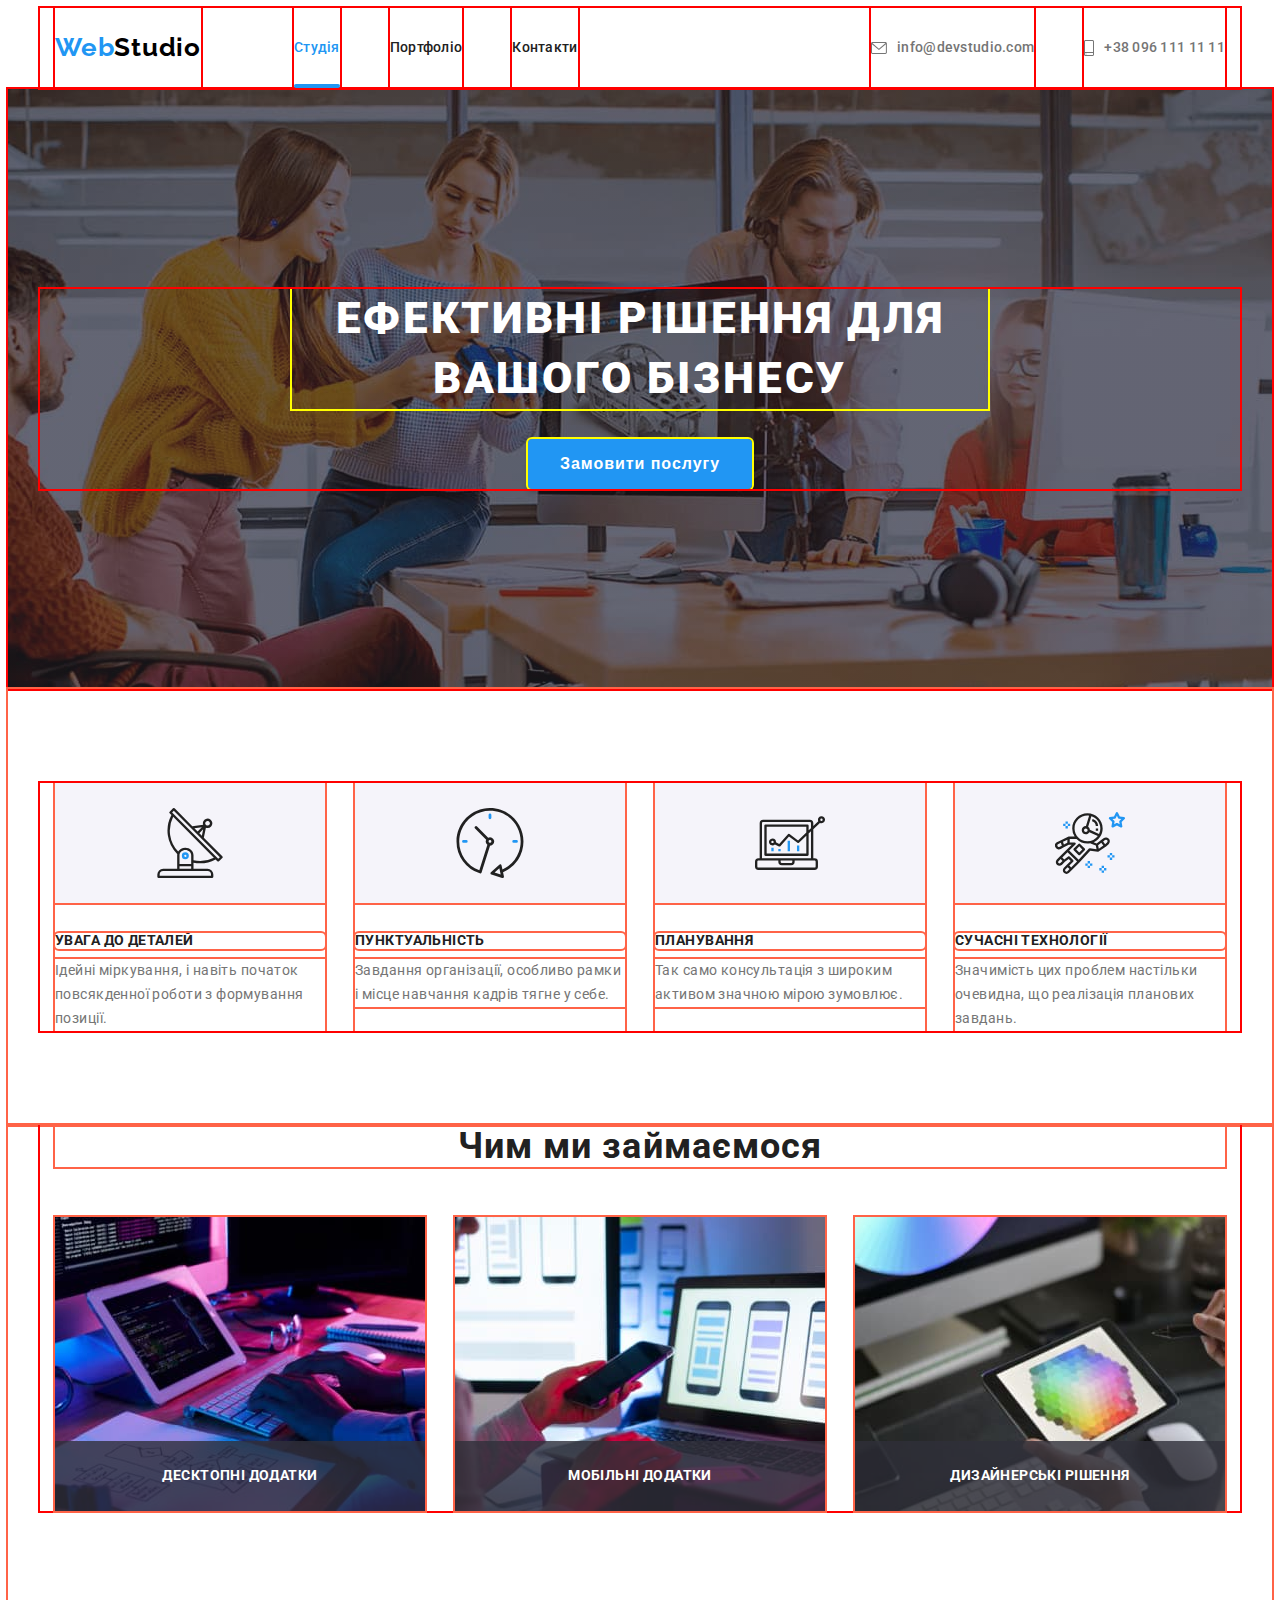
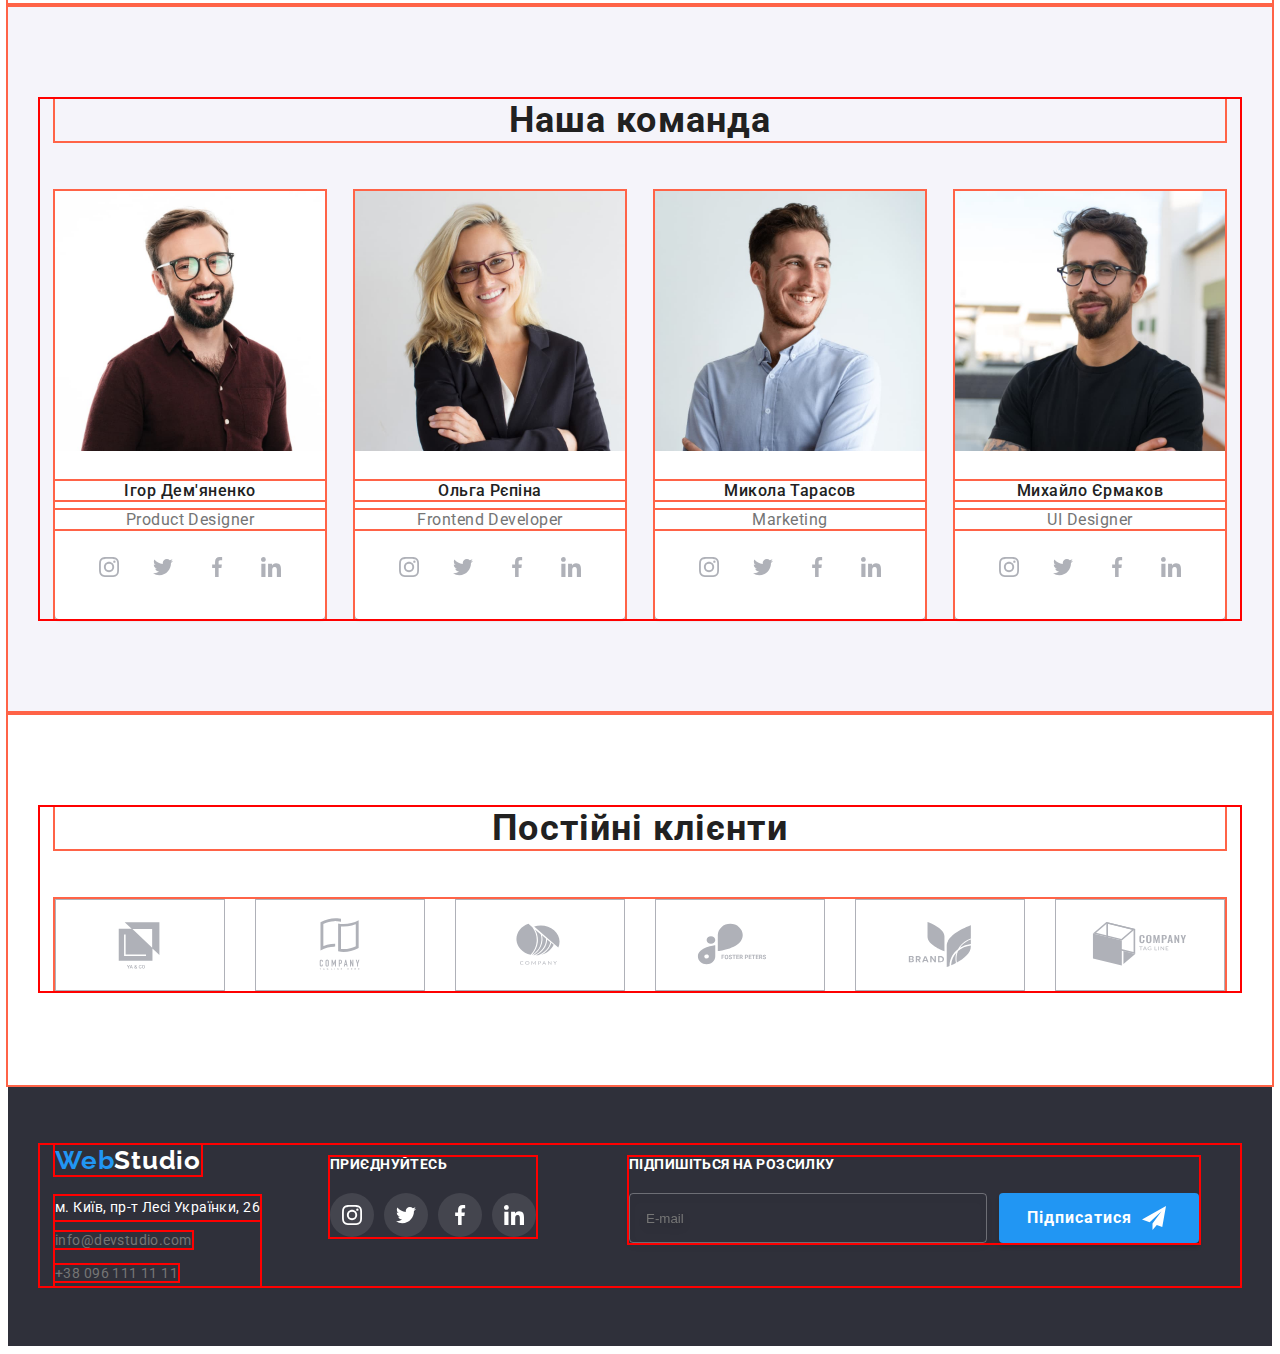
==== index.html @ f1e8a521 "hw-7-test" ====
<!DOCTYPE html>
<html lang="uk">
	<head>
		<meta charset="UTF-8" />
		<meta http-equiv="X-UA-Compatible" content="IE=edge" />
		<meta name="viewport" content="width=device-width, initial-scale=1.0" />
		<title>Головна</title>
		<link rel="preconnect" href="https://fonts.googleapis.com" />
		<link rel="preconnect" href="https://fonts.gstatic.com" crossorigin />
		<link
			href="https://fonts.googleapis.com/css2?family=Raleway:wght@700&family=Roboto:wght@400;500;700&display=swap"
			rel="stylesheet"
		/>

		<!-- normalize -->
		<link
			rel="stylesheet"
			href="https://cdnjs.cloudflare.com/ajax/libs/modern-normalize/1.1.0/modern-normalize.min.css"
			integrity="sha512-wpPYUAdjBVSE4KJnH1VR1HeZfpl1ub8YT/NKx4PuQ5NmX2tKuGu6U/JRp5y+Y8XG2tV+wKQpNHVUX03MfMFn9Q=="
			crossorigin="anonymous"
			referrerpolicy="no-referrer"
		/>

		<!-- stylesheet -->
		<link rel="stylesheet" href="./css/styles.css" />
	</head>

	<body>
		<header class="loft">
			<div class="container">
				<nav class="site-nav">
					<!-- prettier-ignore -->
					<a class="logo" href="./index.html" lang="en"><span class="logoweb">Web</span><span class="logostudio">Studio</span></a>
					<ul class="nav-list">
						<li><a class="link studio current" href="./index.html">Студія</a></li>
						<li><a class="link portfolio" href="./portfolio.html">Портфоліо</a></li>
						<li><a class="link contacs" href="">Контакти</a></li>
					</ul>
				</nav>

				<ul class="contacts-list">
					<li>
						<a class="contacts mail" href="mailto:info@devstudio.com">
							<svg class="loft-icon" width="16px" height="12px">
								<use href="./images/svg/icons.svg#icon-envelope"></use>
							</svg>
							info@devstudio.com
						</a>
					</li>
					<li>
						<a class="contacts tel" href="tel:+380961111111">
							<svg class="loft-icon" width="10px" height="16px">
								<use href="./images/svg/icons.svg#icon-smartphone"></use>
							</svg>
							+38 096 111 11 11
						</a>
					</li>
				</ul>
			</div>
		</header>

		<main>
			<section class="hero overlay">
				<div class="container">
					<h1 class="maine-title">Ефективні рішення для вашого бізнесу</h1>
					<button data-modal-open class="hero-button" type="button">Замовити послугу</button>
				</div>
			</section>

			<section class="features">
				<div class="container">
					<h2 class="features-title">Особливості</h2>
					<!-- h2 службовий заголовок, має бути прихованим -->
					<ul class="features-list">
						<li class="list-item">
							<div>
								<svg class="features-icon" width="70px" height="70px">
									<use href="./images/svg/icons.svg#icon-antenna"></use>
								</svg>
							</div>
							<h3 class="feature-subtitle">Увага до деталей</h3>
							<p class="feature-text">Ідейні міркування, і навіть початок повсякденної роботи з формування позиції.</p>
						</li>
						<li class="list-item">
							<div>
								<svg class="features-icon" width="70px" height="70px">
									<use href="./images/svg/icons.svg#icon-clock"></use>
								</svg>
							</div>
							<h3 class="feature-subtitle">Пунктуальність</h3>
							<p class="feature-text">Завдання організації, особливо рамки і місце навчання кадрів тягне у себе.</p>
						</li>
						<li class="list-item">
							<div>
								<svg class="features-icon" width="70px" height="70px">
									<use href="./images/svg/icons.svg#icon-diagram"></use>
								</svg>
							</div>
							<h3 class="feature-subtitle">Планування</h3>
							<p class="feature-text">Так само консультація з широким активом значною мірою зумовлює.</p>
						</li>
						<li class="list-item">
							<div>
								<svg class="features-icon" width="70px" height="70px">
									<use href="./images/svg/icons.svg#icon-astronaut"></use>
								</svg>
							</div>
							<h3 class="feature-subtitle">Сучасні технології</h3>
							<p class="feature-text">Значимість цих проблем настільки очевидна, що реалізація планових завдань.</p>
						</li>
					</ul>
				</div>
			</section>

			<section class="cpecializm">
				<div class="container">
					<h2 class="cpecializm-title">Чим ми займаємося</h2>
					<ul class="cpecializm-list">
						<li class="list-item">
							<img src="./images/box/box-1-img.jpg" alt="розробка desktop" width="370" height="294" />
							<div class="cpecializm-overlay">
								<p class="cpecializm-overtext">Десктопні додатки</p>
							</div>
						</li>
						<li class="list-item">
							<img src="./images/box/box-2-img.jpg" alt="розробка app" width="370" height="294" />
							<div class="cpecializm-overlay">
								<p class="cpecializm-overtext">Мобільні додатки</p>
							</div>
						</li>
						<li class="list-item">
							<img src="./images/box/box-3-img.jpg" alt="дизайн сайту" width="370" height="294" />
							<div class="cpecializm-overlay">
								<p class="cpecializm-overtext">Дизайнерські рішення</p>
							</div>
						</li>
					</ul>
				</div>
			</section>

			<section class="team">
				<div class="container">
					<h2 class="team-title">Наша команда</h2>
					<ul class="team-list">
						<li class="list-item">
							<img
								src="./images/team/team-card-1-img.jpg"
								alt="хлопець з бородою і в окулярах посміхається"
								width="270"
								height="260"
							/>
							<div>
								<h3 class="team-subtitle">Ігор Дем'яненко</h3>
								<p class="team-text">Product Designer</p>
								<ul class="socials-list">
									<li class="socials-item">
										<a
											class="socials-link sl"
											href="https://www.instagram.com/"
											target="_blank"
											rel="noopener noreferrer"
											aria-label="instagram icon"
										>
											<svg class="socials-icon" width="20px" height="20px">
												<use href="./images/svg/icons.svg#icon-instagram"></use>
											</svg>
										</a>
									</li>
									<li class="socials-item">
										<a
											class="socials-link sl"
											href="https://twitter.com/"
											target="_blank"
											rel="noopener noreferrer"
											aria-label="twitter icon"
										>
											<svg class="socials-icon" width="20px" height="20px">
												<use href="./images/svg/icons.svg#icon-twitter"></use>
											</svg>
										</a>
									</li>
									<li class="socials-item">
										<a
											class="socials-link sl"
											href="https://www.facebook.com/"
											target="_blank"
											rel="noopener noreferrer"
											aria-label="facebook icon"
										>
											<svg class="socials-icon" width="20px" height="20px">
												<use href="./images/svg/icons.svg#icon-facebook"></use>
											</svg>
										</a>
									</li>
									<li class="socials-item">
										<a
											class="socials-link sl"
											href="https://www.linkedin.com/"
											target="_blank"
											rel="noopener noreferrer"
											aria-label="linkedin icon"
										>
											<svg class="socials-icon" width="20px" height="20px">
												<use href="./images/svg/icons.svg#icon-linkedin"></use>
											</svg>
										</a>
									</li>
								</ul>
							</div>
						</li>
						<li class="list-item">
							<img
								src="./images/team/team-card-2-img.jpg"
								alt="дівчина в окулярах посміхається"
								width="270"
								height="260"
							/>
							<div>
								<h3 class="team-subtitle">Ольга Рєпіна</h3>
								<p class="team-text">Frontend Developer</p>
								<ul class="socials-list">
									<li class="socials-item">
										<a
											class="socials-link sl"
											href="https://www.instagram.com/"
											target="_blank"
											rel="noopener noreferrer"
											aria-label="instagram icon"
										>
											<svg class="socials-icon" width="20px" height="20px">
												<use href="./images/svg/icons.svg#icon-instagram"></use>
											</svg>
										</a>
									</li>
									<li class="socials-item">
										<a
											class="socials-link sl"
											href="https://twitter.com/"
											target="_blank"
											rel="noopener noreferrer"
											aria-label="twitter icon"
										>
											<svg class="socials-icon" width="20px" height="20px">
												<use href="./images/svg/icons.svg#icon-twitter"></use>
											</svg>
										</a>
									</li>
									<li class="socials-item">
										<a
											class="socials-link sl"
											href="https://www.facebook.com/"
											target="_blank"
											rel="noopener noreferrer"
											aria-label="facebook icon"
										>
											<svg class="socials-icon" width="20px" height="20px">
												<use href="./images/svg/icons.svg#icon-facebook"></use>
											</svg>
										</a>
									</li>
									<li class="socials-item">
										<a
											class="socials-link sl"
											href="https://www.linkedin.com/"
											target="_blank"
											rel="noopener noreferrer"
											aria-label="linkedin icon"
										>
											<svg class="socials-icon" width="20px" height="20px">
												<use href="./images/svg/icons.svg#icon-linkedin"></use>
											</svg>
										</a>
									</li>
								</ul>
							</div>
						</li>
						<li class="list-item">
							<img
								src="./images/team/team-card-3-img.jpg"
								alt="хлопець без окулярів посміхається"
								width="270"
								height="260"
							/>
							<div>
								<h3 class="team-subtitle">Микола Тарасов</h3>
								<p class="team-text">Marketing</p>
								<ul class="socials-list">
									<li class="socials-item">
										<a
											class="socials-link sl"
											href="https://www.instagram.com/"
											target="_blank"
											rel="noopener noreferrer"
											aria-label="instagram icon"
										>
											<svg class="socials-icon" width="20px" height="20px">
												<use href="./images/svg/icons.svg#icon-instagram"></use>
											</svg>
										</a>
									</li>
									<li class="socials-item">
										<a
											class="socials-link sl"
											href="https://twitter.com/"
											target="_blank"
											rel="noopener noreferrer"
											aria-label="twitter icon"
										>
											<svg class="socials-icon" width="20px" height="20px">
												<use href="./images/svg/icons.svg#icon-twitter"></use>
											</svg>
										</a>
									</li>
									<li class="socials-item">
										<a
											class="socials-link sl"
											href="https://www.facebook.com/"
											target="_blank"
											rel="noopener noreferrer"
											aria-label="facebook icon"
										>
											<svg class="socials-icon" width="20px" height="20px">
												<use href="./images/svg/icons.svg#icon-facebook"></use>
											</svg>
										</a>
									</li>
									<li class="socials-item">
										<a
											class="socials-link sl"
											href="https://www.linkedin.com/"
											target="_blank"
											rel="noopener noreferrer"
											aria-label="linkedin icon"
										>
											<svg class="socials-icon" width="20px" height="20px">
												<use href="./images/svg/icons.svg#icon-linkedin"></use>
											</svg>
										</a>
									</li>
								</ul>
							</div>
						</li>
						<li class="list-item">
							<img
								src="./images/team/team-card-4-img.jpg"
								alt="хлопець в окулярах посміхається"
								width="270"
								height="260"
							/>
							<div>
								<h3 class="team-subtitle">Михайло Єрмаков</h3>
								<p class="team-text">UI Designer</p>
								<ul class="socials-list">
									<li class="socials-item">
										<a
											class="socials-link sl"
											href="https://www.instagram.com/"
											target="_blank"
											rel="noopener noreferrer"
											aria-label="instagram icon"
										>
											<svg class="socials-icon" width="20px" height="20px">
												<use href="./images/svg/icons.svg#icon-instagram"></use>
											</svg>
										</a>
									</li>
									<li class="socials-item">
										<a
											class="socials-link sl"
											href="https://twitter.com/"
											target="_blank"
											rel="noopener noreferrer"
											aria-label="twitter icon"
										>
											<svg class="socials-icon" width="20px" height="20px">
												<use href="./images/svg/icons.svg#icon-twitter"></use>
											</svg>
										</a>
									</li>
									<li class="socials-item">
										<a
											class="socials-link sl"
											href="https://www.facebook.com/"
											target="_blank"
											rel="noopener noreferrer"
											aria-label="facebook icon"
										>
											<svg class="socials-icon" width="20px" height="20px">
												<use href="./images/svg/icons.svg#icon-facebook"></use>
											</svg>
										</a>
									</li>
									<li class="socials-item">
										<a
											class="socials-link sl"
											href="https://www.linkedin.com/"
											target="_blank"
											rel="noopener noreferrer"
											aria-label="linkedin icon"
										>
											<svg class="socials-icon" width="20px" height="20px">
												<use href="./images/svg/icons.svg#icon-linkedin"></use>
											</svg>
										</a>
									</li>
								</ul>
							</div>
						</li>
					</ul>
				</div>
			</section>

			<section class="clients">
				<div class="container">
					<h2 class="clients-title">Постійні клієнти</h2>
					<ul class="clients-list">
						<li class="list-item">
							<a class="clients-link cl" href="" target="_blank" rel="noopener noreferrer" aria-label="">
								<svg class="clients-icon" width="106px" height="60px">
									<use href="./images/svg/icons.svg#icon-ya-co"></use>
								</svg>
							</a>
						</li>
						<li class="list-item">
							<a class="clients-link cl" href="" target="_blank" rel="noopener noreferrer" aria-label="">
								<svg class="clients-icon" width="106px" height="60px">
									<use href="./images/svg/icons.svg#icon-th-company"></use>
								</svg>
							</a>
						</li>
						<li class="list-item">
							<a class="clients-link cl" href="" target="_blank" rel="noopener noreferrer" aria-label="">
								<svg class="clients-icon" width="106px" height="60px">
									<use href="./images/svg/icons.svg#icon-nn-company"></use>
								</svg>
							</a>
						</li>
						<li class="list-item">
							<a class="clients-link cl" href="" target="_blank" rel="noopener noreferrer" aria-label="">
								<svg class="clients-icon" width="106px" height="60px">
									<use href="./images/svg/icons.svg#icon-foster-peters"></use>
								</svg>
							</a>
						</li>
						<li class="list-item">
							<a class="clients-link cl" href="" target="_blank" rel="noopener noreferrer" aria-label="">
								<svg class="clients-icon" width="106px" height="60px">
									<use href="./images/svg/icons.svg#icon-brand"></use>
								</svg>
							</a>
						</li>
						<li class="list-item">
							<a class="clients-link cl" href="" target="_blank" rel="noopener noreferrer" aria-label="">
								<svg class="clients-icon" width="106px" height="60px">
									<use href="./images/svg/icons.svg#icon-tl-company"></use>
								</svg>
							</a>
						</li>
					</ul>
				</div>
			</section>
		</main>

		<footer class="base">
			<div class="container">
				<div class="left-side">
					<!-- prettier-ignore -->
					<a class="logo" href="" lang="en"><span class="logoweb">Web</span><span class="logostudio">Studio</span></a>
					<address class="base-address">
						<ul class="contacts-list">
							<li><a class="contacts address" href="">м. Київ, пр-т Лесі Українки, 26</a></li>
							<li><a class="contacts mail" href="mailto:info@devstudio.com">info@devstudio.com</a></li>
							<li><a class="contacts tel" href="tel:+380961111111">+38 096 111 11 11</a></li>
						</ul>
					</address>
				</div>

				<div class="right-side">
					<p class="base-socials-title">Приєднуйтесь</p>
					<ul class="socials-list">
						<li class="socials-item">
							<a
								class="socials-link sl"
								href="https://www.instagram.com/"
								target="_blank"
								rel="noopener noreferrer"
								aria-label="instagram icon"
							>
								<svg class="socials-icon" width="20px" height="20px">
									<use href="./images/svg/icons.svg#icon-instagram"></use>
								</svg>
							</a>
						</li>
						<li class="socials-item">
							<a
								class="socials-link sl"
								href="https://twitter.com/"
								target="_blank"
								rel="noopener noreferrer"
								aria-label="twitter icon"
							>
								<svg class="socials-icon" width="20px" height="20px">
									<use href="./images/svg/icons.svg#icon-twitter"></use>
								</svg>
							</a>
						</li>
						<li class="socials-item">
							<a
								class="socials-link sl"
								href="https://www.facebook.com/"
								target="_blank"
								rel="noopener noreferrer"
								aria-label="facebook icon"
							>
								<svg class="socials-icon" width="20px" height="20px">
									<use href="./images/svg/icons.svg#icon-facebook"></use>
								</svg>
							</a>
						</li>
						<li class="socials-item">
							<a
								class="socials-link sl"
								href="https://www.linkedin.com/"
								target="_blank"
								rel="noopener noreferrer"
								aria-label="linkedin icon"
							>
								<svg class="socials-icon" width="20px" height="20px">
									<use href="./images/svg/icons.svg#icon-linkedin"></use>
								</svg>
							</a>
						</li>
					</ul>
				</div>

				<div class="subscribe">
					<!-- <p class="subscribe-title">Підпишіться на розсилку</p>-->
					<form class="subscribe-form" name="email_form" autocomplete="on">
						<label class="subscribe-form-label" for="email">
							Підпишіться на розсилку
							<input class="subscribe-form-field" type="email" name="email" placeholder="E-mail" id="email" />
						</label>
						<button class="subscribe-form-btn">
							Підписатися
							<svg class="subscribe-form-icon" width="24px" height="24px">
								<use href="./images/svg/icons.svg#icon-subscribe-send"></use>
							</svg>
						</button>
					</form>
				</div>
			</div>
		</footer>

		<!--Модальне вікно ЗАМОВИТИ ПОСЛУГУ-->

		<div class="backdrop is-hidden" data-modal>
			<div class="modal">
				<button class="hero-modal-close" data-modal-close>
					<svg class="modal-icon" width="14px" height="14px">
						<use href="./images/svg/icons.svg#modalicon-close"></use>
					</svg>
				</button>

				<strong class="modal-title">Залиште свої дані, ми вам передзвонимо</strong>

				<form class="modal-form" name="modal-form" autocomplete="on">
					<!--var 1-->
					<!--	<label class="modal-form-group" for="user_name">Ім'я-->
					<!--<span class="modal-form-label">Ім'я</span>-->
					<!--	<input class="modal-form-field" type="text" name="user_name" id="user_name" />
					 <svg class="modal-form-icon" width="18px" height="18px">
					 <use href="./images/svg/icons.svg#modal-icon-person"></use>
					 </svg>
					 </label>-->

					<!--var 2-->

					<div class="modal-form-group" role="group">
						<label class="modal-form-label" for="user_name">Ім'я</label>
						<div class="modal-form-wrapper">
							<input class="modal-form-field" type="text" name="user_name" id="user_name" />
							<svg class="modal-form-icon" width="18px" height="18px">
								<use href="./images/svg/icons.svg#modal-icon-person"></use>
							</svg>
						</div>

						<label class="modal-form-label" for="user_tel">Телефон</label>
						<div class="modal-form-wrapper">
							<input class="modal-form-field" type="tel" name="user_tel" id="user_tel" />
							<svg class="modal-form-icon" width="18px" height="18px">
								<use href="./images/svg/icons.svg#modal-icon-phone"></use>
							</svg>
						</div>

						<label class="modal-form-label" for="user_email">Пошта</label>
						<div class="modal-form-wrapper">
							<input class="modal-form-field" type="email" name="user_email" id="user_email" />
							<svg class="modal-form-icon" width="18px" height="18px">
								<use href="./images/svg/icons.svg#modal-icon-email"></use>
							</svg>
						</div>

						<label class="modal-form-label" for="user_message">Коментар</label>
						<textarea
							class="modal-form-message"
							placeholder="Введіть текст"
							name="message-area"
							id="user_message"
							rows="9"
						></textarea>
					</div>

					<div class="modal-checkbox-wrapper" role="group">
						<input class="checkbox-input" type="checkbox" id="user_agreement" />
						<svg class="checkbox-icon-check" width="16" height="15"><use href="./images/svg/icons.svg#icon-checkbox-icon-check-f"></use></svg>
						<label class="checkbox-label" for="user_agreement">
							Погоджуюся з розсилкою та приймаю
							<a class="checkbox-agreement" href="">Умови договору</a>
						</label>
					</div>

					<button class="modal-form-btn" type="submit">Відправити</button>
				</form>
			</div>
		</div>

		<script src="./js/modal.js"></script>
	</body>
</html>
---- css/styles.css ----
/* фон-колір:
- білий основний #F5F5F5;
- білий header #FFFFFF; rgba(255, 255, 255, 1)
- білий loft-border-bottom #ececec; rgba(236, 236, 236, 1)
- білий наша команда #F5F4FA (?????);
- чорний герой; чорний footer #2F303A; rgba(47, 48, 58, 1) 
текст-колір:
- сірий #757575; rgba(117, 117, 117, 1)
- чорний #212121; rgba(33, 33, 33, 1)
- синій #2196F3; rgba(33, 150, 243, 1)
- синій active #188CE8; rgba(24, 140, 232, 1)
- білий #FFFFFF; rgba(255, 255, 255, 1)
- чорний лого #000000; rgba(0, 0, 0, 1)
текст-стиль:
- лого і кнопка герой Raleway Bold
- герой h1 Roboto Black
- h2, h3 Roboto Bold
- header, заголовок зображень Roboto Medium
- опис зображень, footer адреса, footer контакти Roboto Regular */

html {
	box-sizing: border-box;
}
*,
*::before,
*::after {
	box-sizing: inherit;
}

/* Розділ resset */

h1,
h2,
h3,
h4,
h5,
h6,
p {
	margin: 0;
}

img {
	display: block;
	max-width: 100%;
	height: auto;
}

ul {
	list-style: none;
	margin: 0;
	padding: 0;
}

/* видаляти позначки списків, підкрелення і т.п. можна через
присвоєння утіліти : none; і присвоєння її там, де потрібна відміні
наприклад, в нашому випадку в CSS це буде виглядати так:
.list {list-style: none;}
а в html так: <ul class="list"></ul>
відповідно, всі списки із class="list" будуть очищені від позначок */

.logo,
.link,
.contacts,
.address {
	text-decoration: none;
}

.features-title,
.maine-title-portfolio {
	display: none;
}

/* Розділ кастомних властивостей і CSS змінних */

:root {
	--main-background-color: #ffffff;
	--second-background-color: #2f303a;
	--third-background-color: #f5f4fa;
	--main-text-color: #757575;
	--title-text-color: #212121;
	--loft-border-bottom: #ececec;
	--comon-blue: #2196f3;
	--active-blue: #188ce8;
	--black-logo-color: #000000;
	--timing-function: cubic-bezier(0.4, 0, 0.2, 1);
}

.container {
	width: 1200px;
	padding-right: 15px;
	padding-left: 15px;
	margin-right: auto;
	margin-left: auto;
	outline: 2px solid red;
}

/* Розділ внутрішньо-секційного оформлення сторінки Студія */

body {
	background-color: var(--main-background-color);
	font-family: Roboto, sans-serif;
	color: var(--main-text-color);
	font-size: 14px;
}

.cpecializm-title,
.team-title,
.clients-title,
.feature-subtitle,
.team-subtitle,
.projects-subtitle {
	color: var(--title-text-color);
}

/* Розділ оформлення хедера */

.loft {
	border-bottom: 1px solid #ececec;
	/* тут задати колір по-іншому неможливо - збільшиться код ... */
}

.loft .container {
	display: flex;
	flex-wrap: wrap;
	align-items: center;
}

.site-nav {
	display: flex;
	flex-wrap: wrap;
	margin-right: auto;
}

.logo {
	outline: 2px solid red;

	font-family: Raleway, sans-serif;
	font-style: normal;
	font-weight: 700;
	font-size: 26px;
	line-height: 1.19;
	letter-spacing: 0.03em;
}

.loft .logo {
	padding-top: 24px;
	padding-bottom: 25px;

	margin-left: 0;
	margin-right: 93px;
}

.logoweb {
	color: var(--comon-blue);
}

.logostudio {
	color: var(--black-logo-color);
}

.nav-list {
	outline: 2px solid red;
	font-weight: 500;
	line-height: 1.14;
	letter-spacing: 0.02em;

	display: flex;
	flex-wrap: wrap;
}

.nav-list .link {
	position: relative;

	color: var(--title-text-color);

	outline: 2px solid red;

	display: inline-block;
	padding-top: 32px;
	padding-bottom: 32px;

	transition: color 250ms var(--timing-function);
}

.nav-list .link:hover,
.nav-list .link:focus {
	color: var(--comon-blue);
}

.nav-list .link.current {
	color: var(--comon-blue);
}

.nav-list .link.studio {
	margin-right: 50px;
}

.nav-list .link.portfolio {
	margin-right: 50px;
}

.nav-list .link::after {
	content: "";

	position: absolute;
	left: 0;
	bottom: 0;

	display: block;
	width: 100%;
	height: 4px;
	border-radius: 2px;

	background-color: var(--comon-blue);
	/*opacity: 0;*/
	transform: scaleX(0);

	transition: transform 250ms var(--timing-function);
}

.nav-list .link:hover::after {
	/*opacity: 1;*/
	transform: scaleX(1);
}

.nav-list .link.current::after {
	content: "";

	position: absolute;
	left: 0;
	bottom: 0;

	display: block;
	width: 100%;
	height: 4px;
	border-radius: 2px;

	background-color: var(--comon-blue);

	transform: scaleX(1);
}

.contacts-list {
	font-style: normal;
	font-weight: 500;
	line-height: 1.14;
	letter-spacing: 0.02em;
}

.loft .contacts-list {
	outline: 2px solid red;

	display: flex;
	flex-wrap: wrap;
	align-items: center;
}

.loft .contacts {
	display: inline-block;

	padding-top: 32px;
	padding-bottom: 32px;
}

.loft .contacts-list li:not(:last-child) {
	margin-right: 50px;
}

.contacts-list .contacts {
	color: #757575;

	transition: color 250ms var(--timing-function);
}

.contacts-list .contacts:hover,
.contacts-list .contacts:focus {
	color: #2196f3;
}

.loft .contacts {
	display: flex;
	align-items: center;
	gap: 10px;
}

.loft-icon {
	fill: currentColor;
}

.contacts.mail,
.contacts.tel {
	outline: 2px solid red;
}

/* Розділ оформлення Герой */

.hero {
	outline: 2px solid red;

	background-color: var(--second-background-color);
	padding: 200px 0;
}

.hero.overlay {
	max-width: 1600px;
	min-height: 600px;
	margin: 0 auto;
	background-image: linear-gradient(to right, rgba(47, 48, 58, 0.4), rgba(47, 48, 58, 0.4)),
		url("../images/hero/hero_Img.jpg");
	background-size: cover;
	background-repeat: no-repeat;
	background-position: center;
}

.maine-title {
	color: var(--main-background-color);
	font-weight: 900;
	font-size: 44px;
	line-height: 1.36;
	text-align: center;
	letter-spacing: 0.06em;
	text-transform: uppercase;

	outline: 2px solid yellow;
	width: 696px;
	margin: 0 auto 30px auto;
}

.hero-button {
	outline: 2px solid yellow;
	cursor: pointer;

	background-color: var(--comon-blue);
	color: #ffffff;
	font-weight: 700;
	font-size: 16px;
	line-height: 1.88;
	letter-spacing: 0.06em;

	display: block;
	margin: 0 auto;
	padding: 10px 32px;
	border: 0;

	box-shadow: 0px 4px 4px rgba(0, 0, 0, 0.15);
	border-radius: 4px;

	transition: background-color 250ms var(--timing-function), box-shadow 250ms var(--timing-function);
}

.hero .hero-button:hover,
.hero .hero-button:focus {
	background-color: var(--active-blue);
}

/* Модальне вікно ЗАМОВИТИ ПОСЛУГУ */

.backdrop {
	position: fixed;
	top: 0;
	left: 0;

	width: 100%;
	height: 100%;

	background-color: rgba(0, 0, 0, 0.2);

	opacity: 1;

	transition: background-color 250ms var(--timing-function), opacity 250ms var(--timing-function);
}

.backdrop.is-hidden {
	opacity: 0;
	pointer-events: none;
}

.backdrop.is-hidden .modal {
	transform: translate(-50%, -50%) scale(0, 0);
}

.modal {
	position: absolute;
	top: 50%;
	left: 50%;
	transform: translate(-50%, -50%) scale(1, 1);

	min-width: 528px;
	min-height: 581px;

	box-shadow: 0px 1px 3px rgba(0, 0, 0, 0.12), 0px 1px 1px rgba(0, 0, 0, 0.14), 0px 2px 1px rgba(0, 0, 0, 0.2);
	border-radius: 4px;
	padding: 40px;

	background-color: #ffffff;

	transition: transform 750ms var(--timing-function);
}

.hero-modal-close {
	display: flex;
	justify-content: center;
	align-items: center;
	position: absolute;
	top: 8px;
	right: 8px;

	width: 30px;
	height: 30px;
	border-radius: 50%;

	padding: 0;
	border: 1px solid rgba(0, 0, 0, 0.1);
	background: var(--main-background-color);
}

.hero-modal-close:hover .modal-icon {
	fill: var(--comon-blue);
}
.hero-modal-close:focus .modal-icon {
	fill: var(--comon-blue);
}

/* Форма модального вікна ЗАМОВИТИ ПОСЛУГУ */

.modal-title {
	display: flex;
	align-items: center;
	justify-content: center;

	font-family: Roboto, sans-serif;
	font-style: normal;
	font-weight: 700;
	font-size: 20px;
	line-height: 1.15;
	text-align: center;
	letter-spacing: 0.03em;

	color: var(--title-text-color);
}

.modal-form-group {
	display: flex;
	flex-direction: column;
	margin-top: 12px;
}

.modal-form-label:not(:first-child) {
	margin-top: 10px;
}

.modal-form-label {
	font-size: 12px;
}

.modal-form-label,
.modal-form-field,
.modal-form-message,
.modal-form-btn {
	outline: unset;
	border: none;
}

.modal-form-field,
.modal-form-message {
	border: 1px solid rgba(33, 33, 33, 0.2);
	border-radius: 4px;

	background-color: var(--main-background-color);
	color: var(--main-text-color);

	transition: border-color 250ms ease;
}

.modal-form-field:hover,
.modal-form-message:hover {
	border-color: var(--comon-blue);
	background-color: transparent;

	transition: border-color 250ms ease;
}

.modal-form-field:focus,
.modal-form-message:focus {
	border-color: var(--comon-blue);

	transition: border-color 250ms ease;
}

.modal-form-wrapper {
	position: relative;
	display: flex;
	margin-top: 4px;
}

.modal-form-field {
	width: 100%;
	height: 40px;

	padding-left: 42px;
}

.modal-form-message {
	height: 120px;
	resize: none;
	padding: 12px 16px;
	margin-top: 4px;
}

.modal-form-icon {
	position: absolute;
	top: 11px;
	bottom: 11px;
	left: 12px;

	transition: fill 250ms ease;
}

.modal-form-field:hover + .modal-form-icon {
	fill: var(--comon-blue);
	transition: fill 250ms ease;
}

.modal-form-field:focus + .modal-form-icon {
	fill: var(--comon-blue);
	transition: fill 250ms ease;
}

.modal-checkbox-wrapper {
	margin-top: 20px;
	display: flex;
	align-items: center;
	justify-content: center;

	position: relative;

	user-select: none;
}

.checkbox-input {
	appearance: none;

	width: 16px;
	height: 15px;

	margin-right: 8px;
	border: 2px solid #212121;
	border-radius: 2px;
}

.checkbox-input:checked + .checkbox-icon-check {
	opacity: 1;

	transition: opacity 250ms ease;
}

.checkbox-icon-check {
	position: absolute;
	left: 30px;
	opacity: 0;
	pointer-events: none;

	transition: opacity 250ms ease;
}

.checkbox-agreement {
	color: var(--comon-blue);
	
	text-underline-offset: 3px;
}

.modal-form-btn {
	display: block;
	margin-top: 30px;
	margin-left: auto;
	margin-right: auto;

	width: 200px;
	height: 50px;

	font-family: Roboto, sans-serif;
	font-style: normal;
	font-weight: 700;
	font-size: 16px;
	line-height: 1.88;
	/* identical to box height, or 188% */
	letter-spacing: 0.06em;

	border-radius: 4px;
	box-shadow: 0px 4px 4px rgba(0, 0, 0, 0.15);

	background-color: var(--comon-blue);
	color: var(--main-background-color);

	font-weight: ;
}

/* Розділ оформлення Фічі */

.features {
	outline: 2px solid tomato;
	padding: 94px 0 94px 0;
}

.features-list {
	display: flex;
}

.features-list .list-item {
	outline: 2px solid tomato;
	min-width: 270px;
}

.features-list .list-item:not(:last-child) {
	margin-right: 30px;
}

.features-list .list-item::before {
	display: block;
	outline: 2px solid red;
	/* content: "";
	/* width: 80px; */
	/* height: 40px;
	
	background-size: contain;
	background-repeat: no-repeat;
	background-position: center;
	background-color: ; */
}

/* .features-list .list-item:nth-child(1)::before {
	background-image: ;
}

.features-list .list-item:nth-child(2)::before {
	background-image: ;
}

.features-list .list-item:nth-child(3)::before {
	background-image: ;
}

.features-list .list-item:nth-child(4)::before {
	background-image: ;
} */

.feature-subtitle {
	outline: 2px solid tomato;

	text-transform: uppercase;

	font-weight: 700;
	font-size: 14px;
	line-height: 1.14;
	letter-spacing: 0.03em;

	margin-top: 30px;
	border-radius: 4px;
}

.feature-text {
	outline: 2px solid tomato;

	line-height: 1.71;
	letter-spacing: 0.03em;
	margin-top: 10px;
}

.features-list div {
	outline: 2px solid tomato;

	display: flex;
	justify-content: center;
	align-items: center;
	/* padding: 25px 100px; */
	width: 270px;
	height: 120px;
	background-color: var(--third-background-color);
}

/* Розділ оформлення Cpecializmm */

.cpecializm {
	outline: 2px solid tomato;
	padding-bottom: 94px;
}

.cpecializm-title {
	outline: 2px solid tomato;
}

.cpecializm-list {
	display: flex;
	flex-wrap: wrap;
	margin-top: 50px;
}

.cpecializm-list li:not(:last-child) {
	margin-right: 30px;
}

.cpecializm-list li {
	outline: 2px solid tomato;

	position: relative;
}

.cpecializm-overlay {
	position: absolute;
	bottom: 0;

	display: flex;
	justify-content: center;
	align-items: center;

	width: 100%;
	height: 70px;

	background-color: rgba(47, 48, 58, 0.8);
}

.cpecializm-overtext {
	font-weight: 700;
	font-size: 14px;
	line-height: 1.14;
	letter-spacing: 0.03em;

	text-align: center;
	color: var(--main-background-color);
	text-transform: uppercase;
}

.cpecializm-title,
.team-title,
.clients-title {
	outline: 2px solid tomato;

	text-align: center;
	font-weight: 700;
	font-size: 36px;
	line-height: 1.17;
	letter-spacing: 0.03em;
}

/* Розділ оформлення Команда */

.team {
	outline: 2px solid tomato;
	background-color: var(--third-background-color);
	padding: 94px 0 94px 0;
}

.team-list {
	display: flex;
	flex-wrap: wrap;
	margin-top: 50px;
}

.team-list div {
	padding: 30px 0 30px 0;

	background: var(--main-background-color);
	/* material shadow v1 */

	box-shadow: 0px 1px 3px rgba(0, 0, 0, 0.12), 0px 1px 1px rgba(0, 0, 0, 0.14), 0px 2px 1px rgba(0, 0, 0, 0.2);
	border-radius: 0px 0px 4px 4px;
}

.team-list .list-item:not(:last-child) {
	margin-right: 30px;
}

.team-list .list-item {
	outline: 2px solid tomato;
}

.team-subtitle {
	outline: 2px solid tomato;

	font-weight: 500;
	font-size: 16px;
	line-height: 1.19;
	letter-spacing: 0.03em;

	text-align: center;
}

.team-text {
	outline: 2px solid tomato;

	font-size: 16px;
	line-height: 1.19;
	letter-spacing: 0.03em;

	margin-top: 10px;
	text-align: center;
}

.socials-list {
	display: flex;
	justify-content: center;
	align-items: center;
	gap: 10px;
	margin-top: 16px;
}

.socials-item {
	width: 44px;
	height: 44px;
	border-radius: 50%;

	display: flex;
	justify-content: center;
	align-items: center;
}

/* .socials-link {
	width: 44px;
	height: 44px;
	border-radius: 50%;
	
	display: flex;
	justify-content: center;
	align-items: center;
}*/

.socials-link {
	width: 100%;
	height: 100%;

	border-radius: 50%;

	display: flex;
	justify-content: center;
	align-items: center;

	color: #afb1b8;

	transition: color 250ms var(--timing-function), background-color 250ms var(--timing-function);
}

.socials-link:hover, 
.socials-link:focus {
	background-color: var(--comon-blue);
	color: #ffffff;
}

/* .socials-link:hover .socials-icon,
.socials-link:focus .socials-icon {
	fill: #ffffff
} */

/*.socials-icon {
fill: #AFB1B8;
}*/

.socials-icon {
	fill: currentColor;
}

/*Розділ оформлення Клієнти*/

.clients {
	outline: 2px solid tomato;
	background-color: var(--main-background-color);
	padding: 94px 0 94px 0;
}

.clients-list {
	outline: 2px solid tomato;

	margin-top: 50px;

	display: flex;
	align-items: center;
	justify-content: space-between;
}

.clients-list .list-item {
	width: 170px;
	height: 92px;
}

/*
.clients-link {
	min-width: 170px;
	min-height: 92px;

    padding: 15px 31px;
    border: 1px solid #AFB1B8;

    display: flex;
    
    color: #AFB1B8;
}

.clients-link:hover,:focus {
	border-color: var(--comon-blue);
	color: var(--comon-blue);
}

.clients-icon {
	fill:currentColor;
}
*/

.clients-link {
	width: 100%;
	height: 100%;

	display: flex;
	align-items: center;
	justify-content: center;

	border: 1px solid #afb1b8;
	color: #afb1b8;

	transition: color 250ms var(--timing-function), border-color 250ms var(--timing-function);
}

.clients-link:hover, 
.clients-link:focus {
	border-color: var(--comon-blue);
	color: var(--comon-blue);
}

.clients-link:hover, 
.clients-link:focus .clients-icon {
	fill: var(--comon-blue);
}

.clients-icon {
	fill: currentColor;
}

/* Розділ оформлення футера */

.base {
	background-color: var(--second-background-color);
	padding: 60px 0;
}

.base .logostudio {
	color: var(--main-background-color);
}

.base-address {
	outline: 2px solid red;
	margin-top: 20px;
}

.base .contacts-list {
	outline: 2px solid yellow;
	max-width: 231px;

	display: flex;
	flex-direction: column;
	gap: 9px;
}

.base .address {
	outline: 2px solid red;
	display: flex;
	font-style: normal;
	font-weight: 400;
	color: var(--main-background-color);
	line-height: 1.71;
	letter-spacing: 0.03em;
}

.base .contacts {
	font-weight: 400;
	line-height: 1.71;
	letter-spacing: 0.03em;
}

.base .container {
	display: flex;
	align-items: baseline;
}

.left-side {
	margin-right: 70px;
}

.right-side {
	outline: 2px solid red;

	margin-right: 93px;

	display: flex;
	flex-direction: column;
	width: 206px;
}

.right-side .socials-list {
	justify-content: flex-start;
	margin-top: 20px;
}

.base-socials-title {
	font-family: Roboto, sans-serif;
	font-style: normal;
	font-weight: 700;
	font-size: 14px;
	line-height: 1.14;
	letter-spacing: 0.03em;
	text-transform: uppercase;
	color: var(--main-background-color);
}

.base .socials-item:not(:hover, :focus) {
	background: rgba(255, 255, 255, 0.1);
}

.base .socials-icon {
	fill: var(--main-background-color);
}

.subscribe {
	outline: 2px solid red;
	display: flex;
	flex-direction: column;
	/*gap: 20px;*/
	flex-basis: 570px;
	height: 86px;
}

/*.subscribe-title {
	font-family: Roboto, sans-serif;
	font-style: normal;
	font-weight: 700;
	font-size: 14px;
	line-height: 1.14;
	letter-spacing: 0.03em;
	text-transform: uppercase;
	
	color: var(--main-background-color);
}*/

.subscribe-form {
	display: flex;
	gap: 12px;

	width: 100%;
	height: 100%;
}
.subscribe-form-label {
	width: 358px;

	font-family: Roboto, sans-serif;
	font-style: normal;
	font-weight: 700;
	font-size: 14px;
	line-height: 1.14;
	letter-spacing: 0.03em;
	text-transform: uppercase;

	color: var(--main-background-color);
}

.subscribe-form-field {
	outline: unset;

	width: 358px;
	height: 50px;

	margin-top: 20px;
	padding-left: 16px;
	border: none;
	border: 1px solid rgba(255, 255, 255, 0.3);
	filter: drop-shadow(0px 4px 4px rgba(0, 0, 0, 0.15));
	border-radius: 4px;

	background-color: transparent;
	color: var(--main-background-color);

	cursor: auto;

	transition: border-color 250ms ease;
}

.subscribe-form-field:hover, 
.subscribe-form-field:focus {
	border-color: var(--comon-blue);
	transition: border-color 250ms ease;
}

.subscribe-form-btn {
	border: none;
	padding-left: 28px;
	width: 200px;
	height: 50px;

	align-self: flex-end;

	display: flex;
	align-items: center;
	text-align: center;

	background-color: var(--comon-blue);
	box-shadow: 0px 4px 4px rgba(0, 0, 0, 0.15);
	border-radius: 4px;

	font-family: Roboto, sans-serif;
	font-style: normal;
	font-weight: 700;
	font-size: 16px;
	line-height: 1.88;
	/* identical to box height, or 188% */

	letter-spacing: 0.06em;

	color: var(--main-background-color);

	cursor: pointer;

	transition: background-color 250ms ease;
}

.subscribe-form-btn:active {
	vertical-align: middle;
	background-color: var(--active-blue);
	transition: background-color 250ms ease;
}

.subscribe-form-icon {
	margin-left: 10px;
}

/*Розділ внутрішньо-секційного оформлення сторінки Портфоліо*/

.portfolio {
	outline: 2px solid tomato;
	padding-top: 94px;
	padding-bottom: 94px;
}

.portfolio ul li {
	outline: 2px solid tomato;
}

.filter-nav {
	outline: 2px solid tomato;
	display: flex;
	justify-content: center;
}

.filter-nav li:not(:last-child) {
	margin-right: 8px;
}

.filter-nav .click {
	background-color: var(--third-background-color);
	font-family: Roboto, sans-serif;
	color: var(--title-text-color);
	font-weight: 500;
	font-size: 16px;
	line-height: 1.63;
	text-align: center;
	letter-spacing: 0.03em;

	border-radius: 4px;
	padding: 6px 22px;
	border: 0;

	transition: background-color 250ms var(--timing-function), box-shadow 250ms var(--timing-function);
}

.filter-nav .click:hover,
.filter-nav .click:focus {
	background-color: var(--comon-blue);
	color: #ffffff;
	cursor: pointer;
	/*shadow-middle */
	box-shadow: 0px 3px 1px rgba(0, 0, 0, 0.1), 0px 1px 2px rgba(0, 0, 0, 0.08), 0px 2px 2px rgba(0, 0, 0, 0.12);
}

.filter-nav .click.all {
	padding: 6px 25px;
}

.projects-list {
	margin-top: 34px;
	padding: 0px;

	display: flex;
	flex-wrap: wrap;
}

.projects-subtitle-text {
	width: 370px;

	margin: 0;
	border-right: 1px solid #eeeeee;
	border-bottom: 1px solid #eeeeee;
	border-left: 1px solid #eeeeee;
	padding: 20px 23px 19px 23px;
	/* в цьоу місці задати колір по-іншому неможливо */
}

.projects-list .list-item {
	margin-right: 30px;
	margin-bottom: 30px;
}

.projects-list .list-item:nth-child(3n) {
	margin-right: 0px;
}

.projects-list .list-item:nth-last-child(-n + 3) {
	margin-bottom: 0px;
}

.projects-list .link {
	display: block;

	transition: box-shadow 250ms var(--timing-function);
}

.projects-list .link:hover, 
.projects-list .link:focus {
	box-shadow: 0px 1px 1px rgba(0, 0, 0, 0.12), 0px 4px 4px rgba(0, 0, 0, 0.06), 1px 4px 6px rgba(0, 0, 0, 0.16);
}

.projects-subtitle {
	outline: 2px solid tomato;

	font-weight: 700;
	font-size: 18px;
	line-height: 2;
	letter-spacing: 0.06em;
}
/*
довелось зменшить letter-spacing 2-го h2 
до 0.06 тому, що текст не влазить
.projects-subtitle:nth-child(2) {
	letter-spacing: 0.03em;
} 
*/

.projects-text {
	outline: 2px solid tomato;

	font-size: 16px;
	line-height: 1.88;
	letter-spacing: 0.03em;

	margin-top: 4px;

	color: var(--main-text-color);
}

.projects-thumb {
	position: relative;
	overflow: hidden;
}

.projects-overlay {
	position: absolute;
	top: 0;
	left: 0;
	transform: translateY(100%);

	width: 100%;
	height: 100%;
	padding: 63px 24px;
	display: flex;
	align-items: center;

	font-size: 18px;
	line-height: 1.6;
	letter-spacing: 0.03em;
	color: var(--main-background-color);

	background-color: rgba(33, 150, 243, 0.9);

	transition: background-color 250ms var(--timing-function), transform 250ms var(--timing-function);
}

.projects-list .link:hover .projects-overlay {
	transform: translateY(0);
}

/*
.projects-overlay::before {
	display: inline-block;
	content: '';
	width: 50px;
	height: 50px;

	position: ;

	background-color: var(--active-blue);
}
*/

/* Animations */
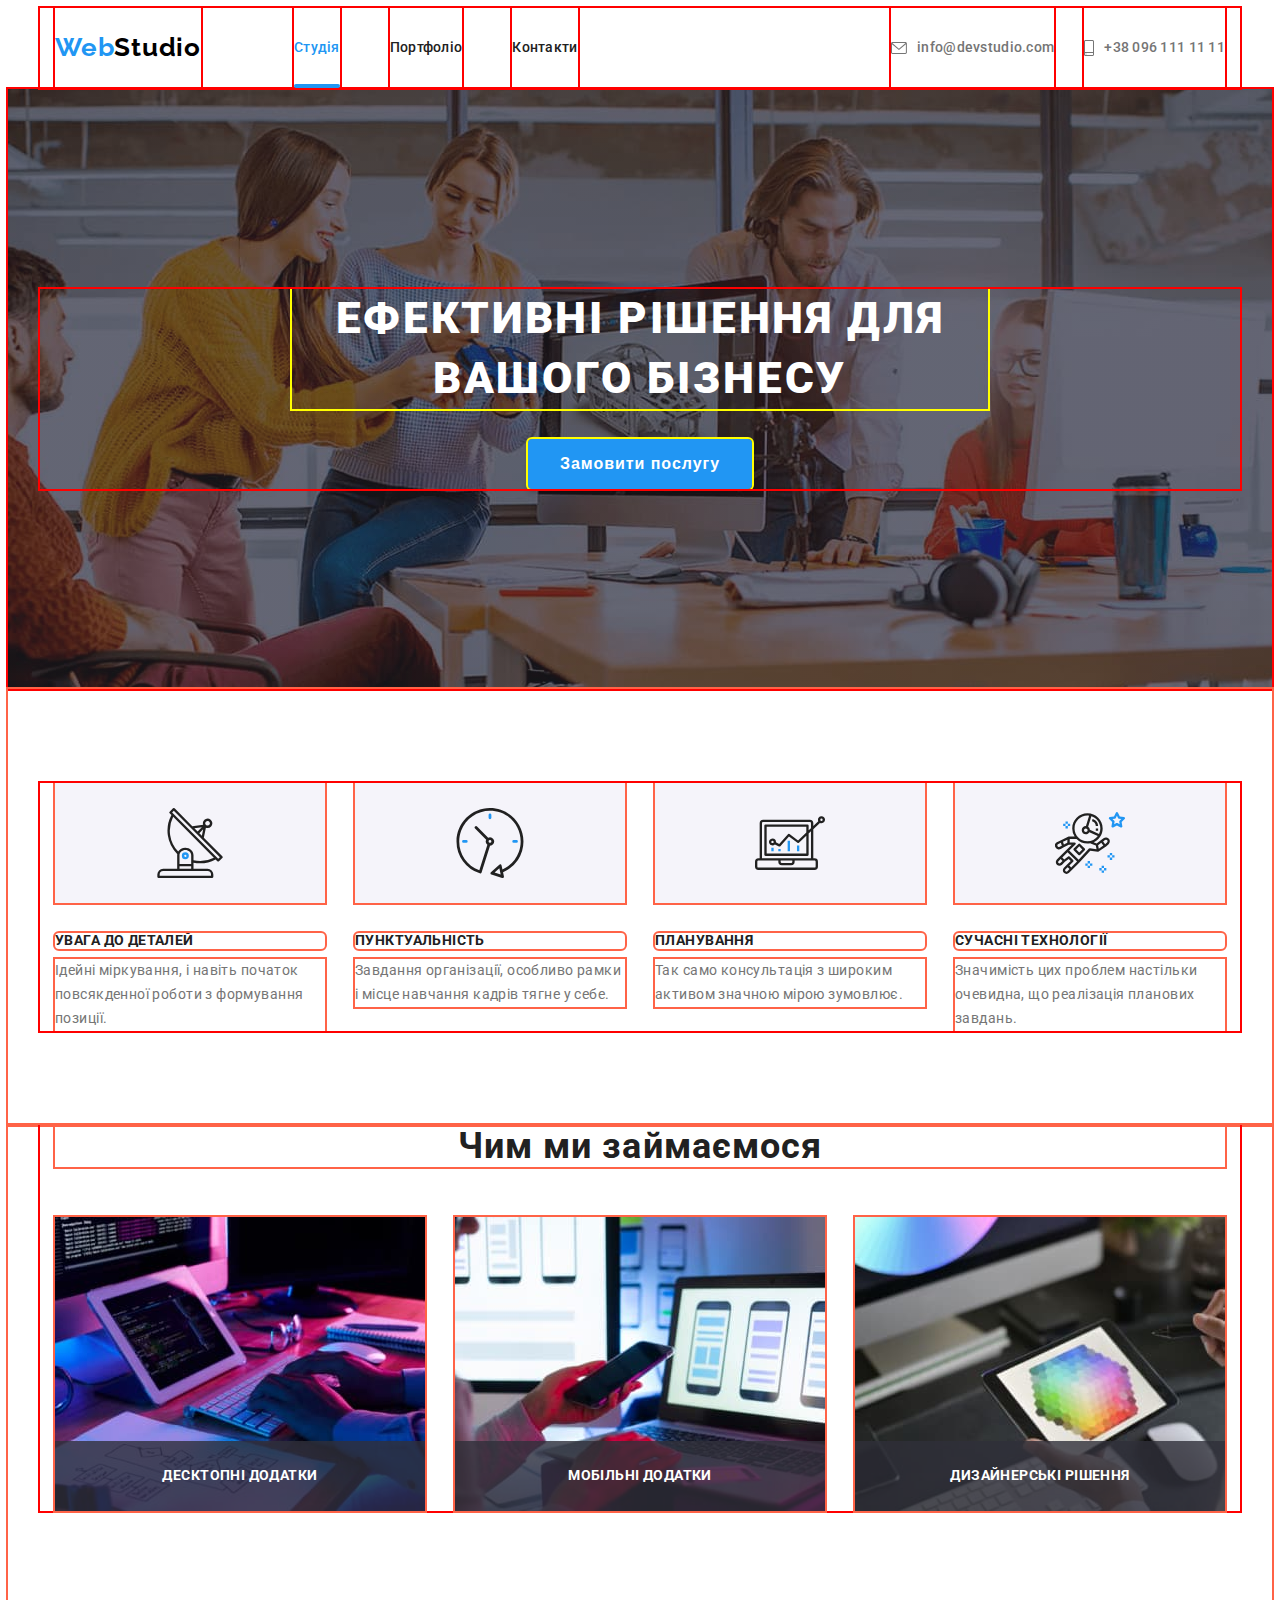
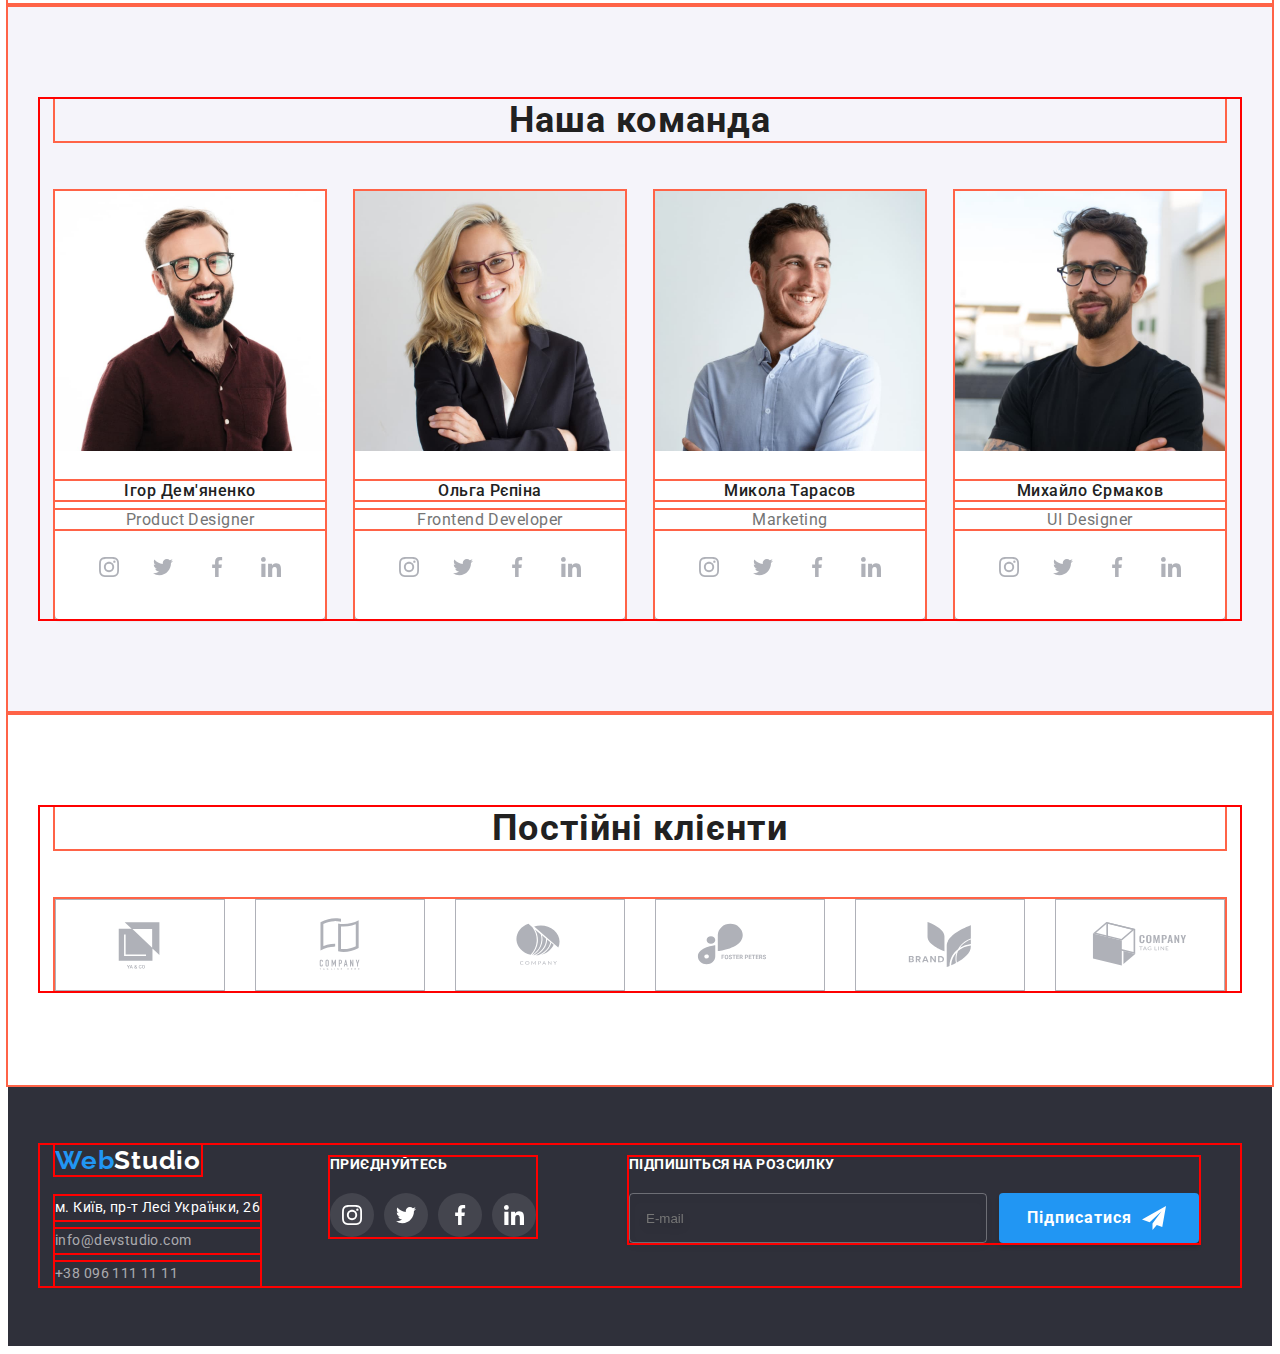
==== commit 2e1db0e8: "hw-7-test-1" ====
--- a/index.html
+++ b/index.html
@@ -26,30 +26,40 @@
 	</head>
 
 	<body>
-		<header class="loft">
-			<div class="container">
-				<nav class="site-nav">
-					<!-- prettier-ignore -->
-					<a class="logo" href="./index.html" lang="en"><span class="logoweb">Web</span><span class="logostudio">Studio</span></a>
-					<ul class="nav-list">
-						<li><a class="link studio current" href="./index.html">Студія</a></li>
-						<li><a class="link portfolio" href="./portfolio.html">Портфоліо</a></li>
-						<li><a class="link contacs" href="">Контакти</a></li>
+
+		<!-- Розділ розмітка секції Хедер -->
+
+		<header class="head">
+			<div class="container head--container">
+				
+				<!-- Блок навігації сайтом -->
+				<nav class="nav">
+					
+					<!-- Блок Лого хедера -->
+					<a class="logo logo--head" href="./index.html" lang="en">
+						<!-- prettier-ignore -->
+						<span class="logo__web">Web</span><span class="logo__studio">Studio</span>
+					</a>
+					<ul class="nav__list">
+						<li class=”nav__item”><a class="nav__link nav__link--current" href="./index.html">Студія</a></li>
+						<li class=”nav__item”><a class="nav__link" href="./portfolio.html">Портфоліо</a></li>
+						<li class=”nav__item”><a class="nav__link" href="">Контакти</a></li>
 					</ul>
 				</nav>
 
-				<ul class="contacts-list">
-					<li>
-						<a class="contacts mail" href="mailto:info@devstudio.com">
-							<svg class="loft-icon" width="16px" height="12px">
+				<!-- Блок контактів хедера-->
+				<ul class="contacts">
+					<li class="contacts__item">
+						<a class="contacts__link" href="mailto:info@devstudio.com">
+							<svg class="contacts__icon" width="16px" height="12px">
 								<use href="./images/svg/icons.svg#icon-envelope"></use>
 							</svg>
 							info@devstudio.com
 						</a>
 					</li>
-					<li>
-						<a class="contacts tel" href="tel:+380961111111">
-							<svg class="loft-icon" width="10px" height="16px">
+					<li class="contacts__item">
+						<a class="contacts__link" href="tel:+380961111111">
+							<svg class="contacts__icon" width="10px" height="16px">
 								<use href="./images/svg/icons.svg#icon-smartphone"></use>
 							</svg>
 							+38 096 111 11 11
@@ -60,147 +70,165 @@
 		</header>
 
 		<main>
-			<section class="hero overlay">
-				<div class="container">
-					<h1 class="maine-title">Ефективні рішення для вашого бізнесу</h1>
-					<button data-modal-open class="hero-button" type="button">Замовити послугу</button>
+
+			<!-- Розділ розмітка секції Герой -->
+
+			<section class="hero hero--overlay">
+				<div class="container hero--container">
+					<h1 class="hero__title">Ефективні рішення для вашого бізнесу</h1>
+					<button data-modal-open class="hero__btn" type="button">Замовити послугу</button>
 				</div>
 			</section>
 
+			<!-- Розділ розмітка секції Фічі -->
+
 			<section class="features">
-				<div class="container">
-					<h2 class="features-title">Особливості</h2>
+				<div class="container features--container">
+					<h2 class="features__title">Особливості</h2>
 					<!-- h2 службовий заголовок, має бути прихованим -->
-					<ul class="features-list">
-						<li class="list-item">
-							<div>
-								<svg class="features-icon" width="70px" height="70px">
+					<ul class="features__list">
+						<li class="features__item">
+
+							<!-- Розмітка блоку вставлення SVG-зображення -->
+							<div class="features__wrapper">
+								<svg class="features__icon" width="70px" height="70px">
 									<use href="./images/svg/icons.svg#icon-antenna"></use>
 								</svg>
 							</div>
-							<h3 class="feature-subtitle">Увага до деталей</h3>
-							<p class="feature-text">Ідейні міркування, і навіть початок повсякденної роботи з формування позиції.</p>
-						</li>
-						<li class="list-item">
-							<div>
-								<svg class="features-icon" width="70px" height="70px">
+							<!-- блок SVG -->
+							<h3 class="feature__subtitle">Увага до деталей</h3>
+							<p class="feature__text">Ідейні міркування, і навіть початок повсякденної роботи з формування позиції.</p>
+						</li>
+						<li class="feature__item">
+							<div class="features__wrapper">
+								<svg class="features__icon" width="70px" height="70px">
 									<use href="./images/svg/icons.svg#icon-clock"></use>
 								</svg>
 							</div>
-							<h3 class="feature-subtitle">Пунктуальність</h3>
-							<p class="feature-text">Завдання організації, особливо рамки і місце навчання кадрів тягне у себе.</p>
-						</li>
-						<li class="list-item">
-							<div>
-								<svg class="features-icon" width="70px" height="70px">
+							<h3 class="feature__subtitle">Пунктуальність</h3>
+							<p class="feature__text">Завдання організації, особливо рамки і місце навчання кадрів тягне у себе.</p>
+						</li>
+						<li class="feature__item">
+							<div class="features__wrapper">
+								<svg class="features__icon" width="70px" height="70px">
 									<use href="./images/svg/icons.svg#icon-diagram"></use>
 								</svg>
 							</div>
-							<h3 class="feature-subtitle">Планування</h3>
-							<p class="feature-text">Так само консультація з широким активом значною мірою зумовлює.</p>
-						</li>
-						<li class="list-item">
-							<div>
-								<svg class="features-icon" width="70px" height="70px">
+							<h3 class="feature__subtitle">Планування</h3>
+							<p class="feature__text">Так само консультація з широким активом значною мірою зумовлює.</p>
+						</li>
+						<li class="feature__item">
+							<div class="features__wrapper">
+								<svg class="features__icon" width="70px" height="70px">
 									<use href="./images/svg/icons.svg#icon-astronaut"></use>
 								</svg>
 							</div>
-							<h3 class="feature-subtitle">Сучасні технології</h3>
-							<p class="feature-text">Значимість цих проблем настільки очевидна, що реалізація планових завдань.</p>
+							<h3 class="feature__subtitle">Сучасні технології</h3>
+							<p class="feature__text">Значимість цих проблем настільки очевидна, що реалізація планових завдань.</p>
 						</li>
 					</ul>
 				</div>
 			</section>
 
+			<!-- Розділ розмітка секції Спеціалізація -->
+
 			<section class="cpecializm">
-				<div class="container">
-					<h2 class="cpecializm-title">Чим ми займаємося</h2>
-					<ul class="cpecializm-list">
-						<li class="list-item">
-							<img src="./images/box/box-1-img.jpg" alt="розробка desktop" width="370" height="294" />
-							<div class="cpecializm-overlay">
-								<p class="cpecializm-overtext">Десктопні додатки</p>
-							</div>
-						</li>
-						<li class="list-item">
-							<img src="./images/box/box-2-img.jpg" alt="розробка app" width="370" height="294" />
-							<div class="cpecializm-overlay">
-								<p class="cpecializm-overtext">Мобільні додатки</p>
-							</div>
-						</li>
-						<li class="list-item">
-							<img src="./images/box/box-3-img.jpg" alt="дизайн сайту" width="370" height="294" />
-							<div class="cpecializm-overlay">
-								<p class="cpecializm-overtext">Дизайнерські рішення</p>
+				<div class="container cpecializm--container">
+					<h2 class="cpecializm__title">Чим ми займаємося</h2>
+					<ul class="cpecializm__list">
+						<li class="cpecializm__item">
+							<img class=" cpecializm__img" src="./images/box/box-1-img.jpg" alt="розробка desktop" width="370" height="294" />
+
+							<!-- Розмітка блоку оверлей із текстом -->
+							<div class="cpecializm__wrapper">
+								<p class="cpecializm__text">Десктопні додатки</p>
+							</div>
+						</li>
+						<li class="cpecializm__item">
+							<img class=" cpecializm__img" src="./images/box/box-2-img.jpg" alt="розробка app" width="370" height="294" />
+							
+							<!-- Розмітка блоку оверлей із текстом -->
+							<div class="cpecializm__wrapper">
+								<p class="cpecializm__text">Мобільні додатки</p>
+							</div>
+						</li>
+						<li class="cpecializm__item">
+							<img class=" cpecializm__img" src="./images/box/box-3-img.jpg" alt="дизайн сайту" width="370" height="294" />
+							
+							<!-- Розмітка блоку оверлей із текстом -->
+							<div class="cpecializm__wrapper">
+								<p class="cpecializm__text">Дизайнерські рішення</p>
 							</div>
 						</li>
 					</ul>
 				</div>
 			</section>
 
+			<!-- Розділ розмітка секції Команда -->
+
 			<section class="team">
-				<div class="container">
-					<h2 class="team-title">Наша команда</h2>
-					<ul class="team-list">
-						<li class="list-item">
+				<div class="container team--container">
+					<h2 class="team__title">Наша команда</h2>
+					<ul class="team__list">
+						<li class="team__item">
 							<img
 								src="./images/team/team-card-1-img.jpg"
 								alt="хлопець з бородою і в окулярах посміхається"
 								width="270"
 								height="260"
 							/>
-							<div>
-								<h3 class="team-subtitle">Ігор Дем'яненко</h3>
-								<p class="team-text">Product Designer</p>
+							<div class="team__wrapper">
+								<h3 class="team__subtitle">Ігор Дем'яненко</h3>
+								<p class="team__text">Product Designer</p>
 								<ul class="socials-list">
-									<li class="socials-item">
-										<a
-											class="socials-link sl"
+									<li class="socials-list__item">
+										<a
+											class="socials-list__link"
 											href="https://www.instagram.com/"
 											target="_blank"
 											rel="noopener noreferrer"
 											aria-label="instagram icon"
 										>
-											<svg class="socials-icon" width="20px" height="20px">
+											<svg class="socials-list__icon" width="20px" height="20px">
 												<use href="./images/svg/icons.svg#icon-instagram"></use>
 											</svg>
 										</a>
 									</li>
-									<li class="socials-item">
-										<a
-											class="socials-link sl"
+									<li class="socials-list__item">
+										<a
+											class="socials-list__link"
 											href="https://twitter.com/"
 											target="_blank"
 											rel="noopener noreferrer"
 											aria-label="twitter icon"
 										>
-											<svg class="socials-icon" width="20px" height="20px">
+											<svg class="socials-list__icon" width="20px" height="20px">
 												<use href="./images/svg/icons.svg#icon-twitter"></use>
 											</svg>
 										</a>
 									</li>
-									<li class="socials-item">
-										<a
-											class="socials-link sl"
+									<li class="socials-list__item">
+										<a
+											class="socials-list__link"
 											href="https://www.facebook.com/"
 											target="_blank"
 											rel="noopener noreferrer"
 											aria-label="facebook icon"
 										>
-											<svg class="socials-icon" width="20px" height="20px">
+											<svg class="socials-list__icon" width="20px" height="20px">
 												<use href="./images/svg/icons.svg#icon-facebook"></use>
 											</svg>
 										</a>
 									</li>
-									<li class="socials-item">
-										<a
-											class="socials-link sl"
+									<li class="socials-list__item">
+										<a
+											class="socials-list__link"
 											href="https://www.linkedin.com/"
 											target="_blank"
 											rel="noopener noreferrer"
 											aria-label="linkedin icon"
 										>
-											<svg class="socials-icon" width="20px" height="20px">
+											<svg class="socials-list__icon" width="20px" height="20px">
 												<use href="./images/svg/icons.svg#icon-linkedin"></use>
 											</svg>
 										</a>
@@ -208,65 +236,65 @@
 								</ul>
 							</div>
 						</li>
-						<li class="list-item">
+						<li class="team__item">
 							<img
 								src="./images/team/team-card-2-img.jpg"
 								alt="дівчина в окулярах посміхається"
 								width="270"
 								height="260"
 							/>
-							<div>
-								<h3 class="team-subtitle">Ольга Рєпіна</h3>
-								<p class="team-text">Frontend Developer</p>
+							<div class="team__wrapper">
+								<h3 class="team__subtitle">Ольга Рєпіна</h3>
+								<p class="team__text">Frontend Developer</p>
 								<ul class="socials-list">
-									<li class="socials-item">
-										<a
-											class="socials-link sl"
+									<li class="socials-list__item">
+										<a
+											class="socials-list__link"
 											href="https://www.instagram.com/"
 											target="_blank"
 											rel="noopener noreferrer"
 											aria-label="instagram icon"
 										>
-											<svg class="socials-icon" width="20px" height="20px">
+											<svg class="socials-list__icon" width="20px" height="20px">
 												<use href="./images/svg/icons.svg#icon-instagram"></use>
 											</svg>
 										</a>
 									</li>
-									<li class="socials-item">
-										<a
-											class="socials-link sl"
+									<li class="socials-list__item">
+										<a
+											class="socials-list__link"
 											href="https://twitter.com/"
 											target="_blank"
 											rel="noopener noreferrer"
 											aria-label="twitter icon"
 										>
-											<svg class="socials-icon" width="20px" height="20px">
+											<svg class="socials-list__icon" width="20px" height="20px">
 												<use href="./images/svg/icons.svg#icon-twitter"></use>
 											</svg>
 										</a>
 									</li>
-									<li class="socials-item">
-										<a
-											class="socials-link sl"
+									<li class="socials-list__item">
+										<a
+											class="socials-list__link"
 											href="https://www.facebook.com/"
 											target="_blank"
 											rel="noopener noreferrer"
 											aria-label="facebook icon"
 										>
-											<svg class="socials-icon" width="20px" height="20px">
+											<svg class="socials-list__icon" width="20px" height="20px">
 												<use href="./images/svg/icons.svg#icon-facebook"></use>
 											</svg>
 										</a>
 									</li>
-									<li class="socials-item">
-										<a
-											class="socials-link sl"
+									<li class="socials-list__item">
+										<a
+											class="socials-list__link"
 											href="https://www.linkedin.com/"
 											target="_blank"
 											rel="noopener noreferrer"
 											aria-label="linkedin icon"
 										>
-											<svg class="socials-icon" width="20px" height="20px">
+											<svg class="socials-list__icon" width="20px" height="20px">
 												<use href="./images/svg/icons.svg#icon-linkedin"></use>
 											</svg>
 										</a>
@@ -274,65 +302,65 @@
 								</ul>
 							</div>
 						</li>
-						<li class="list-item">
+						<li class="team__item">
 							<img
 								src="./images/team/team-card-3-img.jpg"
 								alt="хлопець без окулярів посміхається"
 								width="270"
 								height="260"
 							/>
-							<div>
-								<h3 class="team-subtitle">Микола Тарасов</h3>
-								<p class="team-text">Marketing</p>
+							<div class="team__wrapper">
+								<h3 class="team__subtitle">Микола Тарасов</h3>
+								<p class="team__text">Marketing</p>
 								<ul class="socials-list">
-									<li class="socials-item">
-										<a
-											class="socials-link sl"
+									<li class="socials-list__item">
+										<a
+											class="socials-list__link"
 											href="https://www.instagram.com/"
 											target="_blank"
 											rel="noopener noreferrer"
 											aria-label="instagram icon"
 										>
-											<svg class="socials-icon" width="20px" height="20px">
+											<svg class="socials-list__icon" width="20px" height="20px">
 												<use href="./images/svg/icons.svg#icon-instagram"></use>
 											</svg>
 										</a>
 									</li>
-									<li class="socials-item">
-										<a
-											class="socials-link sl"
+									<li class="socials-list__item">
+										<a
+											class="socials-list__link"
 											href="https://twitter.com/"
 											target="_blank"
 											rel="noopener noreferrer"
 											aria-label="twitter icon"
 										>
-											<svg class="socials-icon" width="20px" height="20px">
+											<svg class="socials-list__icon" width="20px" height="20px">
 												<use href="./images/svg/icons.svg#icon-twitter"></use>
 											</svg>
 										</a>
 									</li>
-									<li class="socials-item">
-										<a
-											class="socials-link sl"
+									<li class="socials-list__item">
+										<a
+											class="socials-list__link"
 											href="https://www.facebook.com/"
 											target="_blank"
 											rel="noopener noreferrer"
 											aria-label="facebook icon"
 										>
-											<svg class="socials-icon" width="20px" height="20px">
+											<svg class="socials-list__icon" width="20px" height="20px">
 												<use href="./images/svg/icons.svg#icon-facebook"></use>
 											</svg>
 										</a>
 									</li>
-									<li class="socials-item">
-										<a
-											class="socials-link sl"
+									<li class="socials-list__item">
+										<a
+											class="socials-list__link"
 											href="https://www.linkedin.com/"
 											target="_blank"
 											rel="noopener noreferrer"
 											aria-label="linkedin icon"
 										>
-											<svg class="socials-icon" width="20px" height="20px">
+											<svg class="socials-list__icon" width="20px" height="20px">
 												<use href="./images/svg/icons.svg#icon-linkedin"></use>
 											</svg>
 										</a>
@@ -340,65 +368,65 @@
 								</ul>
 							</div>
 						</li>
-						<li class="list-item">
+						<li class="team__item">
 							<img
 								src="./images/team/team-card-4-img.jpg"
 								alt="хлопець в окулярах посміхається"
 								width="270"
 								height="260"
 							/>
-							<div>
-								<h3 class="team-subtitle">Михайло Єрмаков</h3>
-								<p class="team-text">UI Designer</p>
+							<div class="team__wrapper">
+								<h3 class="team__subtitle">Михайло Єрмаков</h3>
+								<p class="team__text">UI Designer</p>
 								<ul class="socials-list">
-									<li class="socials-item">
-										<a
-											class="socials-link sl"
+									<li class="socials-list__item">
+										<a
+											class="socials-list__link"
 											href="https://www.instagram.com/"
 											target="_blank"
 											rel="noopener noreferrer"
 											aria-label="instagram icon"
 										>
-											<svg class="socials-icon" width="20px" height="20px">
+											<svg class="socials-list__icon" width="20px" height="20px">
 												<use href="./images/svg/icons.svg#icon-instagram"></use>
 											</svg>
 										</a>
 									</li>
-									<li class="socials-item">
-										<a
-											class="socials-link sl"
+									<li class="socials-list__item">
+										<a
+											class="socials-list__link"
 											href="https://twitter.com/"
 											target="_blank"
 											rel="noopener noreferrer"
 											aria-label="twitter icon"
 										>
-											<svg class="socials-icon" width="20px" height="20px">
+											<svg class="socials-list__icon" width="20px" height="20px">
 												<use href="./images/svg/icons.svg#icon-twitter"></use>
 											</svg>
 										</a>
 									</li>
-									<li class="socials-item">
-										<a
-											class="socials-link sl"
+									<li class="socials-list__item">
+										<a
+											class="socials-list__link"
 											href="https://www.facebook.com/"
 											target="_blank"
 											rel="noopener noreferrer"
 											aria-label="facebook icon"
 										>
-											<svg class="socials-icon" width="20px" height="20px">
+											<svg class="socials-list__icon" width="20px" height="20px">
 												<use href="./images/svg/icons.svg#icon-facebook"></use>
 											</svg>
 										</a>
 									</li>
-									<li class="socials-item">
-										<a
-											class="socials-link sl"
+									<li class="socials-list__item">
+										<a
+											class="socials-list__link"
 											href="https://www.linkedin.com/"
 											target="_blank"
 											rel="noopener noreferrer"
 											aria-label="linkedin icon"
 										>
-											<svg class="socials-icon" width="20px" height="20px">
+											<svg class="socials-list__icon" width="20px" height="20px">
 												<use href="./images/svg/icons.svg#icon-linkedin"></use>
 											</svg>
 										</a>
@@ -410,48 +438,50 @@
 				</div>
 			</section>
 
+			<!-- Розділ розмітка секції Постійні клієнти -->
+
 			<section class="clients">
-				<div class="container">
-					<h2 class="clients-title">Постійні клієнти</h2>
-					<ul class="clients-list">
-						<li class="list-item">
-							<a class="clients-link cl" href="" target="_blank" rel="noopener noreferrer" aria-label="">
-								<svg class="clients-icon" width="106px" height="60px">
+				<div class="container clients--container">
+					<h2 class="clients__title">Постійні клієнти</h2>
+					<ul class="clients__list">
+						<li class="clients__item">
+							<a class="clients__link" href="" target="_blank" rel="noopener noreferrer" aria-label="">
+								<svg class="clients__icon" width="106px" height="60px">
 									<use href="./images/svg/icons.svg#icon-ya-co"></use>
 								</svg>
 							</a>
 						</li>
-						<li class="list-item">
-							<a class="clients-link cl" href="" target="_blank" rel="noopener noreferrer" aria-label="">
-								<svg class="clients-icon" width="106px" height="60px">
+						<li class="clients__item">
+							<a class="clients__link" href="" target="_blank" rel="noopener noreferrer" aria-label="">
+								<svg class="clients__icon" width="106px" height="60px">
 									<use href="./images/svg/icons.svg#icon-th-company"></use>
 								</svg>
 							</a>
 						</li>
-						<li class="list-item">
-							<a class="clients-link cl" href="" target="_blank" rel="noopener noreferrer" aria-label="">
-								<svg class="clients-icon" width="106px" height="60px">
+						<li class="clients__item">
+							<a class="clients__link" href="" target="_blank" rel="noopener noreferrer" aria-label="">
+								<svg class="clients__icon" width="106px" height="60px">
 									<use href="./images/svg/icons.svg#icon-nn-company"></use>
 								</svg>
 							</a>
 						</li>
-						<li class="list-item">
-							<a class="clients-link cl" href="" target="_blank" rel="noopener noreferrer" aria-label="">
-								<svg class="clients-icon" width="106px" height="60px">
+						<li class="clients__item">
+							<a class="clients__link" href="" target="_blank" rel="noopener noreferrer" aria-label="">
+								<svg class="clients__icon" width="106px" height="60px">
 									<use href="./images/svg/icons.svg#icon-foster-peters"></use>
 								</svg>
 							</a>
 						</li>
-						<li class="list-item">
-							<a class="clients-link cl" href="" target="_blank" rel="noopener noreferrer" aria-label="">
-								<svg class="clients-icon" width="106px" height="60px">
+						<li class="clients__item">
+							<a class="clients__link" href="" target="_blank" rel="noopener noreferrer" aria-label="">
+								<svg class="clients__icon" width="106px" height="60px">
 									<use href="./images/svg/icons.svg#icon-brand"></use>
 								</svg>
 							</a>
 						</li>
-						<li class="list-item">
-							<a class="clients-link cl" href="" target="_blank" rel="noopener noreferrer" aria-label="">
-								<svg class="clients-icon" width="106px" height="60px">
+						<li class="clients__item">
+							<a class="clients__link" href="" target="_blank" rel="noopener noreferrer" aria-label="">
+								<svg class="clients__icon" width="106px" height="60px">
 									<use href="./images/svg/icons.svg#icon-tl-company"></use>
 								</svg>
 							</a>
@@ -461,71 +491,85 @@
 			</section>
 		</main>
 
+		<!-- Розділ розмітка секції footer -->
+
 		<footer class="base">
-			<div class="container">
-				<div class="left-side">
-					<!-- prettier-ignore -->
-					<a class="logo" href="" lang="en"><span class="logoweb">Web</span><span class="logostudio">Studio</span></a>
-					<address class="base-address">
-						<ul class="contacts-list">
-							<li><a class="contacts address" href="">м. Київ, пр-т Лесі Українки, 26</a></li>
-							<li><a class="contacts mail" href="mailto:info@devstudio.com">info@devstudio.com</a></li>
-							<li><a class="contacts tel" href="tel:+380961111111">+38 096 111 11 11</a></li>
+			<div class="container base--container">
+
+				<!-- Блок адреси футера -->
+				<div class="base__contacts">
+
+					<!-- Блок Лого футера -->
+					<a class="logo" href="./index.html" lang="en">
+						<!-- prettier-ignore -->
+						<span class="logo__web">Web</span><span class="logo__studio logo__studio--base">Studio</span>
+					</a>
+
+					<!-- Блок адреси футера -->
+					<address class="address">
+						<ul class="address__list">
+							<li class="address__item">
+								<a class="address__link address__link--adress" href="">м. Київ, пр-т Лесі Українки, 26</a></li>
+							<li class="address__item">
+								<a class="address__link" href="mailto:info@devstudio.com">info@devstudio.com</a></li>
+							<li class="address__item">
+								<a class="address__link" href="tel:+380961111111">+38 096 111 11 11</a></li>
 						</ul>
 					</address>
 				</div>
 
-				<div class="right-side">
-					<p class="base-socials-title">Приєднуйтесь</p>
-					<ul class="socials-list">
-						<li class="socials-item">
+				<!-- Блок соц.мереж -->
+				<div class="base__socials">
+					<p class="base__socials-title">Приєднуйтесь</p>
+					<ul class="socials-list socials-list--base">
+						<li class="socials-list__item socials-list__item--base">
 							<a
-								class="socials-link sl"
+								class="socials-list__link"
 								href="https://www.instagram.com/"
 								target="_blank"
 								rel="noopener noreferrer"
 								aria-label="instagram icon"
 							>
-								<svg class="socials-icon" width="20px" height="20px">
+								<svg class="socials-list__icon socials-list__icon--base" width="20px" height="20px">
 									<use href="./images/svg/icons.svg#icon-instagram"></use>
 								</svg>
 							</a>
 						</li>
-						<li class="socials-item">
+						<li class="socials-list__item socials-list__item--base">
 							<a
-								class="socials-link sl"
+								class="socials-list__link"
 								href="https://twitter.com/"
 								target="_blank"
 								rel="noopener noreferrer"
 								aria-label="twitter icon"
 							>
-								<svg class="socials-icon" width="20px" height="20px">
+								<svg class="socials-list__icon socials-list__icon--base" width="20px" height="20px">
 									<use href="./images/svg/icons.svg#icon-twitter"></use>
 								</svg>
 							</a>
 						</li>
-						<li class="socials-item">
+						<li class="socials-list__item socials-list__item--base">
 							<a
-								class="socials-link sl"
+								class="socials-list__link"
 								href="https://www.facebook.com/"
 								target="_blank"
 								rel="noopener noreferrer"
 								aria-label="facebook icon"
 							>
-								<svg class="socials-icon" width="20px" height="20px">
+								<svg class="socials-list__icon socials-list__icon--base" width="20px" height="20px">
 									<use href="./images/svg/icons.svg#icon-facebook"></use>
 								</svg>
 							</a>
 						</li>
-						<li class="socials-item">
+						<li class="socials-list__item socials-list__item--base">
 							<a
-								class="socials-link sl"
+								class="socials-list__link"
 								href="https://www.linkedin.com/"
 								target="_blank"
 								rel="noopener noreferrer"
 								aria-label="linkedin icon"
 							>
-								<svg class="socials-icon" width="20px" height="20px">
+								<svg class="socials-list__icon socials-list__icon--base" width="20px" height="20px">
 									<use href="./images/svg/icons.svg#icon-linkedin"></use>
 								</svg>
 							</a>
@@ -533,16 +577,17 @@
 					</ul>
 				</div>
 
-				<div class="subscribe">
+				<!-- Блок підписки на мейл-розсилку футера -->
+				<div class="base__subscribe">
 					<!-- <p class="subscribe-title">Підпишіться на розсилку</p>-->
-					<form class="subscribe-form" name="email_form" autocomplete="on">
-						<label class="subscribe-form-label" for="email">
+					<form class="subscribe" name="email_form" autocomplete="on">
+						<label class="subscribe__title" for="email">
 							Підпишіться на розсилку
-							<input class="subscribe-form-field" type="email" name="email" placeholder="E-mail" id="email" />
+							<input class="subscribe__field" type="email" name="email" placeholder="E-mail" id="email" />
 						</label>
-						<button class="subscribe-form-btn">
+						<button class="subscribe-btn">
 							Підписатися
-							<svg class="subscribe-form-icon" width="24px" height="24px">
+							<svg class="subscribe-btn__icon" width="24px" height="24px">
 								<use href="./images/svg/icons.svg#icon-subscribe-send"></use>
 							</svg>
 						</button>
@@ -612,7 +657,9 @@
 
 					<div class="modal-checkbox-wrapper" role="group">
 						<input class="checkbox-input" type="checkbox" id="user_agreement" />
-						<svg class="checkbox-icon-check" width="16" height="15"><use href="./images/svg/icons.svg#icon-checkbox-icon-check-f"></use></svg>
+						<svg class="checkbox-icon-check" width="16" height="15">
+							<use href="./images/svg/icons.svg#icon-checkbox-icon-check-f"></use>
+						</svg>
 						<label class="checkbox-label" for="user_agreement">
 							Погоджуюся з розсилкою та приймаю
 							<a class="checkbox-agreement" href="">Умови договору</a>
--- a/css/styles.css
+++ b/css/styles.css
@@ -1,7 +1,7 @@
 /* фон-колір:
 - білий основний #F5F5F5;
 - білий header #FFFFFF; rgba(255, 255, 255, 1)
-- білий loft-border-bottom #ececec; rgba(236, 236, 236, 1)
+- білий head-border-bottom #ececec; rgba(236, 236, 236, 1)
 - білий наша команда #F5F4FA (?????);
 - чорний герой; чорний footer #2F303A; rgba(47, 48, 58, 1) 
 текст-колір:
@@ -39,35 +39,20 @@
 	margin: 0;
 }
 
+ul {
+	list-style: none;
+	margin: 0;
+	padding: 0;
+}
+
+a {
+	text-decoration: none;
+}
+
 img {
 	display: block;
 	max-width: 100%;
 	height: auto;
-}
-
-ul {
-	list-style: none;
-	margin: 0;
-	padding: 0;
-}
-
-/* видаляти позначки списків, підкрелення і т.п. можна через
-присвоєння утіліти : none; і присвоєння її там, де потрібна відміні
-наприклад, в нашому випадку в CSS це буде виглядати так:
-.list {list-style: none;}
-а в html так: <ul class="list"></ul>
-відповідно, всі списки із class="list" будуть очищені від позначок */
-
-.logo,
-.link,
-.contacts,
-.address {
-	text-decoration: none;
-}
-
-.features-title,
-.maine-title-portfolio {
-	display: none;
 }
 
 /* Розділ кастомних властивостей і CSS змінних */
@@ -78,11 +63,20 @@
 	--third-background-color: #f5f4fa;
 	--main-text-color: #757575;
 	--title-text-color: #212121;
-	--loft-border-bottom: #ececec;
+	--head-border-bottom: #ececec;
 	--comon-blue: #2196f3;
 	--active-blue: #188ce8;
 	--black-logo-color: #000000;
 	--timing-function: cubic-bezier(0.4, 0, 0.2, 1);
+}
+
+/* Розділ внутрішньо-секційного оформлення сторінки Студія */
+
+body {
+	background-color: var(--main-background-color);
+	font-family: Roboto, sans-serif;
+	color: var(--main-text-color);
+	font-size: 14px;
 }
 
 .container {
@@ -94,42 +88,39 @@
 	outline: 2px solid red;
 }
 
-/* Розділ внутрішньо-секційного оформлення сторінки Студія */
-
-body {
-	background-color: var(--main-background-color);
-	font-family: Roboto, sans-serif;
-	color: var(--main-text-color);
-	font-size: 14px;
-}
-
-.cpecializm-title,
-.team-title,
-.clients-title,
-.feature-subtitle,
-.team-subtitle,
-.projects-subtitle {
+.cpecializm__title,
+.team__title,
+.clients__title,
+.feature__subtitle,
+.team__subtitle,
+.projects__subtitle {
 	color: var(--title-text-color);
 }
 
-/* Розділ оформлення хедера */
-
-.loft {
+.features__title,
+.portfolio__title {
+	display: none;
+}
+
+/* Розділ оформлення секції Хедер */
+
+.head {
 	border-bottom: 1px solid #ececec;
-	/* тут задати колір по-іншому неможливо - збільшиться код ... */
-}
-
-.loft .container {
-	display: flex;
-	flex-wrap: wrap;
-	align-items: center;
-}
-
-.site-nav {
-	display: flex;
-	flex-wrap: wrap;
+}
+
+.head--container {
+	display: flex;
+	align-items: center;
+}
+
+/* Блок навігації сайтом */
+
+.nav {
+	display: flex;
 	margin-right: auto;
 }
+
+/* Блок Лого хедера */
 
 .logo {
 	outline: 2px solid red;
@@ -142,65 +133,63 @@
 	letter-spacing: 0.03em;
 }
 
-.loft .logo {
+.logo--head {
 	padding-top: 24px;
 	padding-bottom: 25px;
-
+	
 	margin-left: 0;
 	margin-right: 93px;
 }
 
-.logoweb {
+.logo__web {
 	color: var(--comon-blue);
 }
 
-.logostudio {
+.logo__studio {
 	color: var(--black-logo-color);
 }
 
-.nav-list {
+/* Блок навігації сайтом */
+
+.nav__list {
+	display: flex;
+			
 	outline: 2px solid red;
+	
 	font-weight: 500;
 	line-height: 1.14;
 	letter-spacing: 0.02em;
 
-	display: flex;
-	flex-wrap: wrap;
-}
-
-.nav-list .link {
+	gap: 50px;
+}
+
+.nav__link {
+	display: inline-block;
 	position: relative;
-
-	color: var(--title-text-color);
-
-	outline: 2px solid red;
-
-	display: inline-block;
+	
 	padding-top: 32px;
 	padding-bottom: 32px;
+	outline: 2px solid red;
+
+	color: var(--title-text-color);
 
 	transition: color 250ms var(--timing-function);
 }
 
-.nav-list .link:hover,
-.nav-list .link:focus {
+.nav__link:hover,
+.nav__link:focus {
 	color: var(--comon-blue);
 }
 
-.nav-list .link.current {
+.nav__link--current {
 	color: var(--comon-blue);
 }
 
-.nav-list .link.studio {
-	margin-right: 50px;
-}
-
-.nav-list .link.portfolio {
-	margin-right: 50px;
-}
-
-.nav-list .link::after {
-	content: "";
+/* Створення псевдоелемента - підкреслення для навігації
+і його анімування */
+
+.nav__link::after {
+	content: " ";
 
 	position: absolute;
 	left: 0;
@@ -212,19 +201,17 @@
 	border-radius: 2px;
 
 	background-color: var(--comon-blue);
-	/*opacity: 0;*/
 	transform: scaleX(0);
 
 	transition: transform 250ms var(--timing-function);
 }
 
-.nav-list .link:hover::after {
-	/*opacity: 1;*/
+.nav__link:hover::after {
 	transform: scaleX(1);
 }
 
-.nav-list .link.current::after {
-	content: "";
+.nav__link--current::after {
+	content: " ";
 
 	position: absolute;
 	left: 0;
@@ -240,59 +227,49 @@
 	transform: scaleX(1);
 }
 
-.contacts-list {
+/* Блок контактів хедера */
+
+.contacts {
+	display: flex;
+	align-items: center;
+	gap: 30px;
+}
+
+.contacts__item {
+	outline: 2px solid red;
+	display: inline-block;
+}
+
+.contacts__link {
+	display: flex;
+	align-items: center;
+	gap: 10px;
+
+	padding-top: 32px;
+	padding-bottom: 32px;
+	
 	font-style: normal;
 	font-weight: 500;
 	line-height: 1.14;
 	letter-spacing: 0.02em;
-}
-
-.loft .contacts-list {
-	outline: 2px solid red;
-
-	display: flex;
-	flex-wrap: wrap;
-	align-items: center;
-}
-
-.loft .contacts {
-	display: inline-block;
-
-	padding-top: 32px;
-	padding-bottom: 32px;
-}
-
-.loft .contacts-list li:not(:last-child) {
-	margin-right: 50px;
-}
-
-.contacts-list .contacts {
+	
 	color: #757575;
-
+	
 	transition: color 250ms var(--timing-function);
 }
 
-.contacts-list .contacts:hover,
-.contacts-list .contacts:focus {
+.contacts__link:hover,
+.contacts__link:focus {
 	color: #2196f3;
-}
-
-.loft .contacts {
-	display: flex;
-	align-items: center;
-	gap: 10px;
-}
-
-.loft-icon {
+
+	transition: color 250ms var(--timing-function);
+}
+
+.contacts__icon {
 	fill: currentColor;
 }
 
-.contacts.mail,
-.contacts.tel {
-	outline: 2px solid red;
-}
-
-/* Розділ оформлення Герой */
+/* Розділ оформлення секції Герой */
 
 .hero {
 	outline: 2px solid red;
@@ -301,7 +278,7 @@
 	padding: 200px 0;
 }
 
-.hero.overlay {
+.hero--overlay {
 	max-width: 1600px;
 	min-height: 600px;
 	margin: 0 auto;
@@ -312,7 +289,7 @@
 	background-position: center;
 }
 
-.maine-title {
+.hero__title {
 	color: var(--main-background-color);
 	font-weight: 900;
 	font-size: 44px;
@@ -326,7 +303,7 @@
 	margin: 0 auto 30px auto;
 }
 
-.hero-button {
+.hero__btn {
 	outline: 2px solid yellow;
 	cursor: pointer;
 
@@ -348,8 +325,8 @@
 	transition: background-color 250ms var(--timing-function), box-shadow 250ms var(--timing-function);
 }
 
-.hero .hero-button:hover,
-.hero .hero-button:focus {
+.hero__btn:hover,
+.hero__btn:focus {
 	background-color: var(--active-blue);
 }
 
@@ -529,6 +506,7 @@
 .modal-checkbox-wrapper {
 	margin-top: 20px;
 	display: flex;
+	
 	align-items: center;
 	justify-content: center;
 
@@ -591,82 +569,36 @@
 
 	background-color: var(--comon-blue);
 	color: var(--main-background-color);
-
-	font-weight: ;
-}
-
-/* Розділ оформлення Фічі */
+}
+
+/* Розділ оформлення секції Фічі */
 
 .features {
 	outline: 2px solid tomato;
 	padding: 94px 0 94px 0;
 }
 
-.features-list {
-	display: flex;
-}
-
-.features-list .list-item {
-	outline: 2px solid tomato;
+.features__list {
+	display: flex;
+	gap: 30px;
+}
+
+.features__item {
 	min-width: 270px;
 }
 
-.features-list .list-item:not(:last-child) {
-	margin-right: 30px;
-}
-
-.features-list .list-item::before {
+/* Оформлення блоку вставлення SVG-зображення */
+
+/* створення середовища SVG-зображення */
+
+.features__item::before {
 	display: block;
-	outline: 2px solid red;
-	/* content: "";
-	/* width: 80px; */
-	/* height: 40px;
-	
-	background-size: contain;
-	background-repeat: no-repeat;
-	background-position: center;
-	background-color: ; */
-}
-
-/* .features-list .list-item:nth-child(1)::before {
-	background-image: ;
-}
-
-.features-list .list-item:nth-child(2)::before {
-	background-image: ;
-}
-
-.features-list .list-item:nth-child(3)::before {
-	background-image: ;
-}
-
-.features-list .list-item:nth-child(4)::before {
-	background-image: ;
-} */
-
-.feature-subtitle {
-	outline: 2px solid tomato;
-
-	text-transform: uppercase;
-
-	font-weight: 700;
-	font-size: 14px;
-	line-height: 1.14;
-	letter-spacing: 0.03em;
-
-	margin-top: 30px;
-	border-radius: 4px;
-}
-
-.feature-text {
-	outline: 2px solid tomato;
-
-	line-height: 1.71;
-	letter-spacing: 0.03em;
-	margin-top: 10px;
-}
-
-.features-list div {
+}
+
+/* Оформлення обгортки, в межах якої 
+знаходиться SVG-зображення */
+
+.features__wrapper {
 	outline: 2px solid tomato;
 
 	display: flex;
@@ -678,61 +610,82 @@
 	background-color: var(--third-background-color);
 }
 
-/* Розділ оформлення Cpecializmm */
-
-.cpecializm {
-	outline: 2px solid tomato;
-	padding-bottom: 94px;
-}
-
-.cpecializm-title {
-	outline: 2px solid tomato;
-}
-
-.cpecializm-list {
-	display: flex;
-	flex-wrap: wrap;
-	margin-top: 50px;
-}
-
-.cpecializm-list li:not(:last-child) {
-	margin-right: 30px;
-}
-
-.cpecializm-list li {
-	outline: 2px solid tomato;
-
-	position: relative;
-}
-
-.cpecializm-overlay {
-	position: absolute;
-	bottom: 0;
-
-	display: flex;
-	justify-content: center;
-	align-items: center;
-
-	width: 100%;
-	height: 70px;
-
-	background-color: rgba(47, 48, 58, 0.8);
-}
-
-.cpecializm-overtext {
+.feature__subtitle {
+	outline: 2px solid tomato;
+
+	text-transform: uppercase;
+
 	font-weight: 700;
 	font-size: 14px;
 	line-height: 1.14;
 	letter-spacing: 0.03em;
 
+	margin-top: 30px;
+	border-radius: 4px;
+}
+
+.feature__text {
+	outline: 2px solid tomato;
+
+	line-height: 1.71;
+	letter-spacing: 0.03em;
+	margin-top: 10px;
+}
+
+/* Розділ оформлення секції Спціалізація */
+
+.cpecializm {
+	outline: 2px solid tomato;
+	padding-bottom: 94px;
+}
+
+.cpecializm__title {
+	outline: 2px solid tomato;
+}
+
+.cpecializm__list {
+	display: flex;
+	flex-wrap: wrap;
+	margin-top: 50px;
+	gap: 30px;
+}
+
+.cpecializm__item {
+	outline: 2px solid tomato;
+
+	position: relative;
+}
+
+/* Оформлення блоку оверлей із текстом */
+
+.cpecializm__wrapper {
+	position: absolute;
+	bottom: 0;
+
+	display: flex;
+	justify-content: center;
+	align-items: center;
+
+	width: 100%;
+	height: 70px;
+
+	background-color: rgba(47, 48, 58, 0.8);
+}
+
+.cpecializm__text {
+	font-weight: 700;
+	font-size: 14px;
+	line-height: 1.14;
+	letter-spacing: 0.03em;
+
 	text-align: center;
 	color: var(--main-background-color);
 	text-transform: uppercase;
 }
 
-.cpecializm-title,
-.team-title,
-.clients-title {
+.cpecializm__title,
+.team__title,
+.clients__title {
 	outline: 2px solid tomato;
 
 	text-align: center;
@@ -742,7 +695,7 @@
 	letter-spacing: 0.03em;
 }
 
-/* Розділ оформлення Команда */
+/* Розділ оформлення секції Команда */
 
 .team {
 	outline: 2px solid tomato;
@@ -750,13 +703,13 @@
 	padding: 94px 0 94px 0;
 }
 
-.team-list {
+.team__list {
 	display: flex;
 	flex-wrap: wrap;
 	margin-top: 50px;
 }
 
-.team-list div {
+.team__wrapper {
 	padding: 30px 0 30px 0;
 
 	background: var(--main-background-color);
@@ -766,15 +719,15 @@
 	border-radius: 0px 0px 4px 4px;
 }
 
-.team-list .list-item:not(:last-child) {
+.team__item:not(:last-child) {
 	margin-right: 30px;
 }
 
-.team-list .list-item {
-	outline: 2px solid tomato;
-}
-
-.team-subtitle {
+.team__item {
+	outline: 2px solid tomato;
+}
+
+.team__subtitle {
 	outline: 2px solid tomato;
 
 	font-weight: 500;
@@ -785,7 +738,7 @@
 	text-align: center;
 }
 
-.team-text {
+.team__text {
 	outline: 2px solid tomato;
 
 	font-size: 16px;
@@ -804,7 +757,7 @@
 	margin-top: 16px;
 }
 
-.socials-item {
+.socials-list__item {
 	width: 44px;
 	height: 44px;
 	border-radius: 50%;
@@ -814,17 +767,7 @@
 	align-items: center;
 }
 
-/* .socials-link {
-	width: 44px;
-	height: 44px;
-	border-radius: 50%;
-	
-	display: flex;
-	justify-content: center;
-	align-items: center;
-}*/
-
-.socials-link {
+.socials-list__link {
 	width: 100%;
 	height: 100%;
 
@@ -839,26 +782,17 @@
 	transition: color 250ms var(--timing-function), background-color 250ms var(--timing-function);
 }
 
-.socials-link:hover, 
-.socials-link:focus {
+.socials-list__link:hover, 
+.socials-list__link:focus {
 	background-color: var(--comon-blue);
 	color: #ffffff;
 }
 
-/* .socials-link:hover .socials-icon,
-.socials-link:focus .socials-icon {
-	fill: #ffffff
-} */
-
-/*.socials-icon {
-fill: #AFB1B8;
-}*/
-
-.socials-icon {
+.socials-list__icon {
 	fill: currentColor;
 }
 
-/*Розділ оформлення Клієнти*/
+/*Розділ оформлення секції Постійні клієнти*/
 
 .clients {
 	outline: 2px solid tomato;
@@ -866,7 +800,7 @@
 	padding: 94px 0 94px 0;
 }
 
-.clients-list {
+.clients__list {
 	outline: 2px solid tomato;
 
 	margin-top: 50px;
@@ -876,80 +810,72 @@
 	justify-content: space-between;
 }
 
-.clients-list .list-item {
+.clients__item {
 	width: 170px;
 	height: 92px;
 }
 
-/*
-.clients-link {
-	min-width: 170px;
-	min-height: 92px;
-
-    padding: 15px 31px;
-    border: 1px solid #AFB1B8;
-
-    display: flex;
-    
-    color: #AFB1B8;
-}
-
-.clients-link:hover,:focus {
+.clients__link {
+	width: 100%;
+	height: 100%;
+
+	display: flex;
+	align-items: center;
+	justify-content: center;
+
+	border: 1px solid #afb1b8;
+	color: #afb1b8;
+
+	transition: color 250ms var(--timing-function), border-color 250ms var(--timing-function);
+}
+
+.clients__link:hover, 
+.clients__link:focus {
 	border-color: var(--comon-blue);
 	color: var(--comon-blue);
 }
 
-.clients-icon {
-	fill:currentColor;
-}
-*/
-
-.clients-link {
-	width: 100%;
-	height: 100%;
-
-	display: flex;
-	align-items: center;
-	justify-content: center;
-
-	border: 1px solid #afb1b8;
-	color: #afb1b8;
-
-	transition: color 250ms var(--timing-function), border-color 250ms var(--timing-function);
-}
-
-.clients-link:hover, 
-.clients-link:focus {
-	border-color: var(--comon-blue);
-	color: var(--comon-blue);
-}
-
-.clients-link:hover, 
-.clients-link:focus .clients-icon {
+.clients__link:hover, 
+.clients__link:focus .clients__icon {
 	fill: var(--comon-blue);
 }
 
-.clients-icon {
+.clients__icon {
 	fill: currentColor;
 }
 
-/* Розділ оформлення футера */
+/* Розділ оформлення секції footer */
 
 .base {
 	background-color: var(--second-background-color);
 	padding: 60px 0;
 }
 
-.base .logostudio {
+.base--container {
+	display: flex;
+	align-items: baseline;
+}
+
+/* Блок адреси футера */
+
+.base__contacts  {
+	margin-right: 70px;
+}
+
+/* Блок Лого футера */
+
+.logo__studio--base {
 	color: var(--main-background-color);
 }
 
-.base-address {
+/* Блок адреси футера */
+
+.address {
 	outline: 2px solid red;
 	margin-top: 20px;
 }
 
-.base .contacts-list {
+.address__list {
 	outline: 2px solid yellow;
 	max-width: 231px;
 
@@ -958,32 +884,34 @@
 	gap: 9px;
 }
 
-.base .address {
+.address__link {
 	outline: 2px solid red;
 	display: flex;
 	font-style: normal;
 	font-weight: 400;
+	color: rgba(255, 255, 255, 0.6);
+	line-height: 1.71;
+	letter-spacing: 0.03em;
+
+	transition: color 250ms var(--timing-function);
+}
+
+.address__link--adress {
 	color: var(--main-background-color);
-	line-height: 1.71;
-	letter-spacing: 0.03em;
-}
-
-.base .contacts {
-	font-weight: 400;
-	line-height: 1.71;
-	letter-spacing: 0.03em;
-}
-
-.base .container {
-	display: flex;
-	align-items: baseline;
-}
-
-.left-side {
-	margin-right: 70px;
-}
-
-.right-side {
+
+	transition: color 250ms var(--timing-function);
+}
+
+.address__link:hover,
+.address__link:focus {
+	color: var(--comon-blue);
+
+	transition: color 250ms var(--timing-function);
+}
+
+/* Блок соц.мереж*/
+
+.base__socials {
 	outline: 2px solid red;
 
 	margin-right: 93px;
@@ -993,12 +921,12 @@
 	width: 206px;
 }
 
-.right-side .socials-list {
+.socials-list--base {
 	justify-content: flex-start;
 	margin-top: 20px;
 }
 
-.base-socials-title {
+.base__socials-title {
 	font-family: Roboto, sans-serif;
 	font-style: normal;
 	font-weight: 700;
@@ -1009,15 +937,17 @@
 	color: var(--main-background-color);
 }
 
-.base .socials-item:not(:hover, :focus) {
+.socials-list__item--base:not(:hover, :focus) {
 	background: rgba(255, 255, 255, 0.1);
 }
 
-.base .socials-icon {
+.socials-list__icon--base {
 	fill: var(--main-background-color);
 }
 
-.subscribe {
+/* Блок підписки на мейл-розсилку футера */
+
+.base__subscribe {
 	outline: 2px solid red;
 	display: flex;
 	flex-direction: column;
@@ -1026,7 +956,17 @@
 	height: 86px;
 }
 
-/*.subscribe-title {
+.subscribe {
+	display: flex;
+	gap: 12px;
+
+	width: 100%;
+	height: 100%;
+}
+
+.subscribe__title {
+	width: 358px;
+
 	font-family: Roboto, sans-serif;
 	font-style: normal;
 	font-weight: 700;
@@ -1034,32 +974,11 @@
 	line-height: 1.14;
 	letter-spacing: 0.03em;
 	text-transform: uppercase;
-	
+
 	color: var(--main-background-color);
-}*/
-
-.subscribe-form {
-	display: flex;
-	gap: 12px;
-
-	width: 100%;
-	height: 100%;
-}
-.subscribe-form-label {
-	width: 358px;
-
-	font-family: Roboto, sans-serif;
-	font-style: normal;
-	font-weight: 700;
-	font-size: 14px;
-	line-height: 1.14;
-	letter-spacing: 0.03em;
-	text-transform: uppercase;
-
-	color: var(--main-background-color);
-}
-
-.subscribe-form-field {
+}
+
+.subscribe__field {
 	outline: unset;
 
 	width: 358px;
@@ -1080,13 +999,13 @@
 	transition: border-color 250ms ease;
 }
 
-.subscribe-form-field:hover, 
-.subscribe-form-field:focus {
+.subscribe__field:hover, 
+.subscribe__field:focus {
 	border-color: var(--comon-blue);
 	transition: border-color 250ms ease;
 }
 
-.subscribe-form-btn {
+.subscribe-btn {
 	border: none;
 	padding-left: 28px;
 	width: 200px;
@@ -1118,17 +1037,18 @@
 	transition: background-color 250ms ease;
 }
 
-.subscribe-form-btn:active {
+.subscribe-btn:active {
 	vertical-align: middle;
 	background-color: var(--active-blue);
 	transition: background-color 250ms ease;
 }
 
-.subscribe-form-icon {
+.subscribe-btn__icon {
 	margin-left: 10px;
 }
 
-/*Розділ внутрішньо-секційного оформлення сторінки Портфоліо*/
+/* Розділ внутрішньо-секційного оформлення 
+сторінки Портфоліо */
 
 .portfolio {
 	outline: 2px solid tomato;
@@ -1140,17 +1060,17 @@
 	outline: 2px solid tomato;
 }
 
-.filter-nav {
+.filter {
 	outline: 2px solid tomato;
 	display: flex;
 	justify-content: center;
 }
 
-.filter-nav li:not(:last-child) {
+.filter li:not(:last-child) {
 	margin-right: 8px;
 }
 
-.filter-nav .click {
+.filter__btn {
 	background-color: var(--third-background-color);
 	font-family: Roboto, sans-serif;
 	color: var(--title-text-color);
@@ -1167,8 +1087,8 @@
 	transition: background-color 250ms var(--timing-function), box-shadow 250ms var(--timing-function);
 }
 
-.filter-nav .click:hover,
-.filter-nav .click:focus {
+.filter__btn:hover,
+.filter__btn:focus {
 	background-color: var(--comon-blue);
 	color: #ffffff;
 	cursor: pointer;
@@ -1176,11 +1096,11 @@
 	box-shadow: 0px 3px 1px rgba(0, 0, 0, 0.1), 0px 1px 2px rgba(0, 0, 0, 0.08), 0px 2px 2px rgba(0, 0, 0, 0.12);
 }
 
-.filter-nav .click.all {
+.filter__btn--all {
 	padding: 6px 25px;
 }
 
-.projects-list {
+.projects {
 	margin-top: 34px;
 	padding: 0px;
 
@@ -1188,7 +1108,7 @@
 	flex-wrap: wrap;
 }
 
-.projects-subtitle-text {
+.projects__wrap {
 	width: 370px;
 
 	margin: 0;
@@ -1196,34 +1116,33 @@
 	border-bottom: 1px solid #eeeeee;
 	border-left: 1px solid #eeeeee;
 	padding: 20px 23px 19px 23px;
-	/* в цьоу місці задати колір по-іншому неможливо */
-}
-
-.projects-list .list-item {
+}
+
+.projects__item {
 	margin-right: 30px;
 	margin-bottom: 30px;
 }
 
-.projects-list .list-item:nth-child(3n) {
+.projects__item:nth-child(3n) {
 	margin-right: 0px;
 }
 
-.projects-list .list-item:nth-last-child(-n + 3) {
+.projects__item:nth-last-child(-n + 3) {
 	margin-bottom: 0px;
 }
 
-.projects-list .link {
+.projects__link {
 	display: block;
 
 	transition: box-shadow 250ms var(--timing-function);
 }
 
-.projects-list .link:hover, 
-.projects-list .link:focus {
+.projects__link:hover, 
+.projects__link:focus {
 	box-shadow: 0px 1px 1px rgba(0, 0, 0, 0.12), 0px 4px 4px rgba(0, 0, 0, 0.06), 1px 4px 6px rgba(0, 0, 0, 0.16);
 }
 
-.projects-subtitle {
+.projects__subtitle {
 	outline: 2px solid tomato;
 
 	font-weight: 700;
@@ -1231,15 +1150,8 @@
 	line-height: 2;
 	letter-spacing: 0.06em;
 }
-/*
-довелось зменшить letter-spacing 2-го h2 
-до 0.06 тому, що текст не влазить
-.projects-subtitle:nth-child(2) {
-	letter-spacing: 0.03em;
-} 
-*/
-
-.projects-text {
+
+.projects__text {
 	outline: 2px solid tomato;
 
 	font-size: 16px;
@@ -1256,7 +1168,7 @@
 	overflow: hidden;
 }
 
-.projects-overlay {
+.projects-thumb__overlay {
 	position: absolute;
 	top: 0;
 	left: 0;
@@ -1278,21 +1190,6 @@
 	transition: background-color 250ms var(--timing-function), transform 250ms var(--timing-function);
 }
 
-.projects-list .link:hover .projects-overlay {
+.projects__link:hover .projects-thumb__overlay {
 	transform: translateY(0);
 }
-
-/*
-.projects-overlay::before {
-	display: inline-block;
-	content: '';
-	width: 50px;
-	height: 50px;
-
-	position: ;
-
-	background-color: var(--active-blue);
-}
-*/
-
-/* Animations */
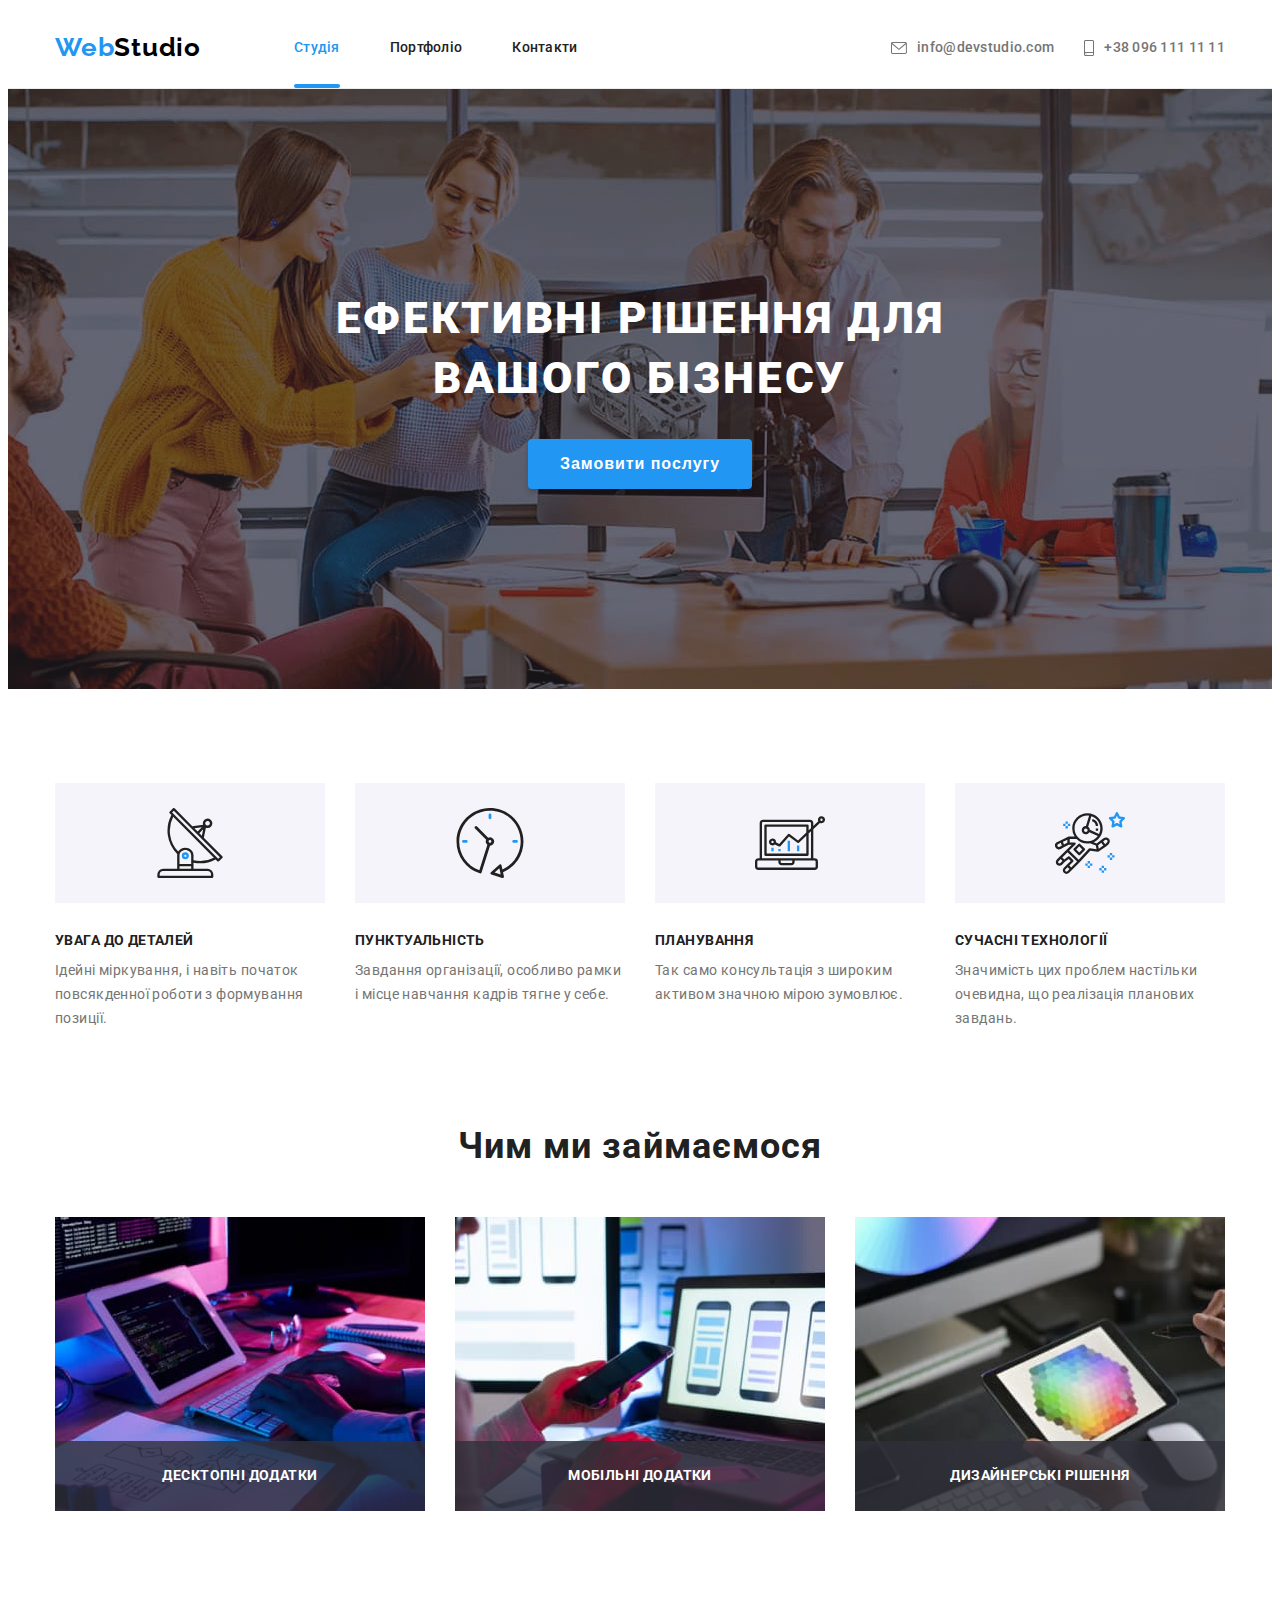
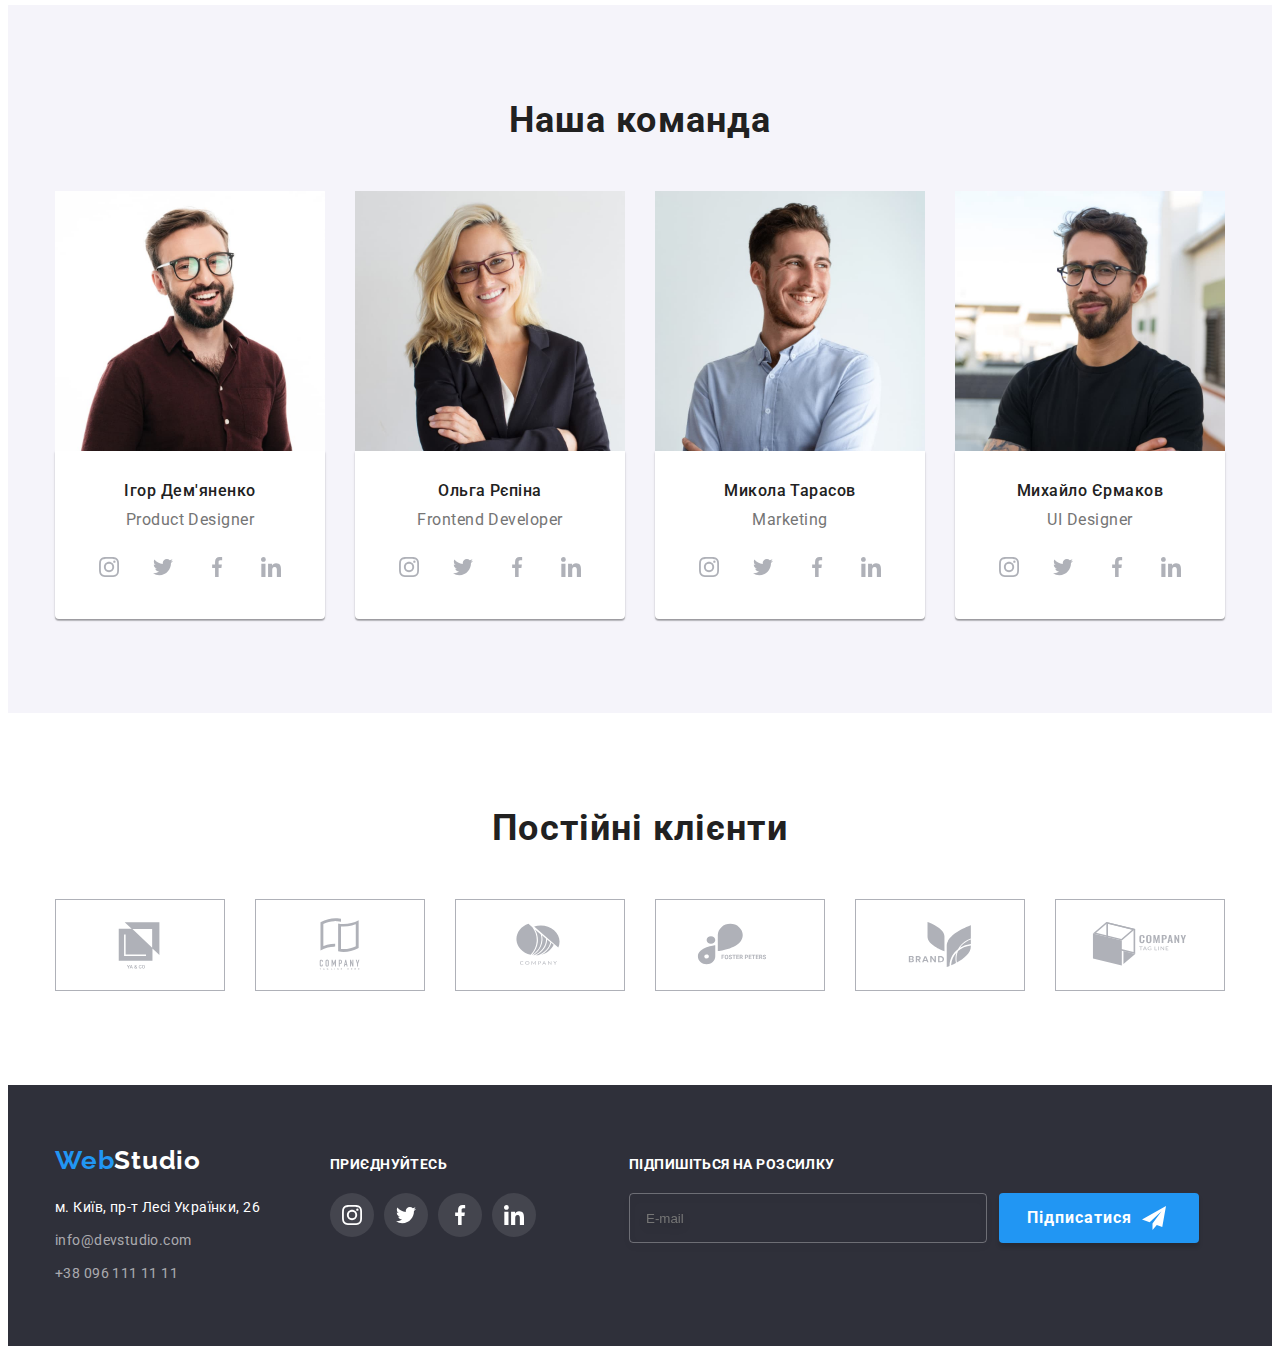
==== commit 88168f44: "hw-7-try-1" ====
--- a/index.html
+++ b/index.html
@@ -5,6 +5,9 @@
 		<meta http-equiv="X-UA-Compatible" content="IE=edge" />
 		<meta name="viewport" content="width=device-width, initial-scale=1.0" />
 		<title>Головна</title>
+
+		<!-- normalize -->
+
 		<link rel="preconnect" href="https://fonts.googleapis.com" />
 		<link rel="preconnect" href="https://fonts.gstatic.com" crossorigin />
 		<link
@@ -12,7 +15,7 @@
 			rel="stylesheet"
 		/>
 
-		<!-- normalize -->
+		<!-- fonts -->
 		<link
 			rel="stylesheet"
 			href="https://cdnjs.cloudflare.com/ajax/libs/modern-normalize/1.1.0/modern-normalize.min.css"
@@ -22,6 +25,7 @@
 		/>
 
 		<!-- stylesheet -->
+		<link rel="stylesheet" href="./css/main.min.css" />
 		<link rel="stylesheet" href="./css/styles.css" />
 	</head>
 
@@ -140,7 +144,7 @@
 							<img class=" cpecializm__img" src="./images/box/box-1-img.jpg" alt="розробка desktop" width="370" height="294" />
 
 							<!-- Розмітка блоку оверлей із текстом -->
-							<div class="cpecializm__wrapper">
+							<div class="cpecializm__overlay">
 								<p class="cpecializm__text">Десктопні додатки</p>
 							</div>
 						</li>
@@ -148,7 +152,7 @@
 							<img class=" cpecializm__img" src="./images/box/box-2-img.jpg" alt="розробка app" width="370" height="294" />
 							
 							<!-- Розмітка блоку оверлей із текстом -->
-							<div class="cpecializm__wrapper">
+							<div class="cpecializm__overlay">
 								<p class="cpecializm__text">Мобільні додатки</p>
 							</div>
 						</li>
@@ -156,7 +160,7 @@
 							<img class=" cpecializm__img" src="./images/box/box-3-img.jpg" alt="дизайн сайту" width="370" height="294" />
 							
 							<!-- Розмітка блоку оверлей із текстом -->
-							<div class="cpecializm__wrapper">
+							<div class="cpecializm__overlay">
 								<p class="cpecializm__text">Дизайнерські рішення</p>
 							</div>
 						</li>
@@ -600,13 +604,13 @@
 
 		<div class="backdrop is-hidden" data-modal>
 			<div class="modal">
-				<button class="hero-modal-close" data-modal-close>
-					<svg class="modal-icon" width="14px" height="14px">
+				<button class="modal__close" data-modal-close>
+					<svg class="modal__close-icon" width="14px" height="14px">
 						<use href="./images/svg/icons.svg#modalicon-close"></use>
 					</svg>
 				</button>
 
-				<strong class="modal-title">Залиште свої дані, ми вам передзвонимо</strong>
+				<strong class="modal__title">Залиште свої дані, ми вам передзвонимо</strong>
 
 				<form class="modal-form" name="modal-form" autocomplete="on">
 					<!--var 1-->
@@ -620,34 +624,34 @@
 
 					<!--var 2-->
 
-					<div class="modal-form-group" role="group">
-						<label class="modal-form-label" for="user_name">Ім'я</label>
-						<div class="modal-form-wrapper">
-							<input class="modal-form-field" type="text" name="user_name" id="user_name" />
-							<svg class="modal-form-icon" width="18px" height="18px">
+					<div class="form-group" role="group">
+						<label class="form-group__label" for="user_name">Ім'я</label>
+						<div class="form-group__wrapper">
+							<input class="form-group__field" type="text" name="user_name" id="user_name" />
+							<svg class="form-group__icon" width="18px" height="18px">
 								<use href="./images/svg/icons.svg#modal-icon-person"></use>
 							</svg>
 						</div>
 
-						<label class="modal-form-label" for="user_tel">Телефон</label>
-						<div class="modal-form-wrapper">
-							<input class="modal-form-field" type="tel" name="user_tel" id="user_tel" />
-							<svg class="modal-form-icon" width="18px" height="18px">
+						<label class="form-group__label" for="user_tel">Телефон</label>
+						<div class="form-group__wrapper">
+							<input class="form-group__field" type="tel" name="user_tel" id="user_tel" />
+							<svg class="form-group__icon" width="18px" height="18px">
 								<use href="./images/svg/icons.svg#modal-icon-phone"></use>
 							</svg>
 						</div>
 
-						<label class="modal-form-label" for="user_email">Пошта</label>
-						<div class="modal-form-wrapper">
-							<input class="modal-form-field" type="email" name="user_email" id="user_email" />
-							<svg class="modal-form-icon" width="18px" height="18px">
+						<label class="form-group__label" for="user_email">Пошта</label>
+						<div class="form-group__wrapper">
+							<input class="form-group__field" type="email" name="user_email" id="user_email" />
+							<svg class="form-group__icon" width="18px" height="18px">
 								<use href="./images/svg/icons.svg#modal-icon-email"></use>
 							</svg>
 						</div>
 
-						<label class="modal-form-label" for="user_message">Коментар</label>
+						<label class="form-group__label" for="user_message">Коментар</label>
 						<textarea
-							class="modal-form-message"
+							class="form-group__message"
 							placeholder="Введіть текст"
 							name="message-area"
 							id="user_message"
@@ -655,18 +659,18 @@
 						></textarea>
 					</div>
 
-					<div class="modal-checkbox-wrapper" role="group">
+					<div class="modal-checkbox" role="group">
 						<input class="checkbox-input" type="checkbox" id="user_agreement" />
-						<svg class="checkbox-icon-check" width="16" height="15">
+						<svg class="checkbox-input__icon" width="16" height="15">
 							<use href="./images/svg/icons.svg#icon-checkbox-icon-check-f"></use>
 						</svg>
-						<label class="checkbox-label" for="user_agreement">
+						<label class="modal-checkbox__label" for="user_agreement">
 							Погоджуюся з розсилкою та приймаю
-							<a class="checkbox-agreement" href="">Умови договору</a>
+							<a class="modal-checkbox__agreement" href="">Умови договору</a>
 						</label>
 					</div>
 
-					<button class="modal-form-btn" type="submit">Відправити</button>
+					<button class="modal-form__btn" type="submit">Відправити</button>
 				</form>
 			</div>
 		</div>
--- a/css/main.min.css
+++ b/css/main.min.css
@@ -0,0 +1 @@
+html{-webkit-box-sizing:border-box;box-sizing:border-box}*,*::before,*::after{-webkit-box-sizing:inherit;box-sizing:inherit}:root{--main-background-color: #ffffff;--second-background-color: #2f303a;--third-background-color: #f5f4fa;--main-text-color: #757575;--title-text-color: #212121;--head-border-bottom: #ececec;--comon-blue: #2196f3;--active-blue: #188ce8;--black-logo-color: #000000;--hero-image-backdrop: rgba(47, 48, 58, 0.4);--hero-modal-backdrop: rgba(0, 0, 0, 0.2);--cpecializm-overlay-color: rgba(47, 48, 58, 0.8);--socials-link-color: #afb1b8;--address-link-color: rgba(255, 255, 255, 0.6);--socials-list-item-base-color: rgba(255, 255, 255, 0.1);--projects-wrap-color: #eeeeee;--timing-function: cubic-bezier(0.4, 0, 0.2, 1)}body{background-color:var(--main-background-color);font-family:Roboto,sans-serif;color:var(--main-text-color);font-size:14px}.container{width:1200px;padding-right:15px;padding-left:15px;margin-right:auto;margin-left:auto}.cpecializm__title,.team__title,.clients__title,.feature__subtitle,.team__subtitle,.projects__subtitle{color:var(--title-text-color)}.features__title,.portfolio__title{display:none}.cpecializm__title,.team__title,.clients__title{text-align:center;font-weight:700;font-size:36px;line-height:1.17;letter-spacing:.03em}h1,h2,h3,h4,h5,h6,p{margin:0}ul{list-style:none;margin:0;padding:0}a{text-decoration:none}img{display:block;max-width:100%;height:auto}.head{border-bottom:1px solid var(--head-border-bottom)}.head--container{display:-webkit-box;display:-ms-flexbox;display:flex;-webkit-box-align:center;-ms-flex-align:center;align-items:center}.logo{font-family:Raleway,sans-serif;font-style:normal;font-weight:700;font-size:26px;line-height:1.19;letter-spacing:.03em}.logo--head{padding-top:24px;padding-bottom:25px;margin-left:0;margin-right:93px}.logo__web{color:var(--comon-blue)}.logo__studio{color:var(--black-logo-color)}.nav{display:-webkit-box;display:-ms-flexbox;display:flex;margin-right:auto}.nav__list{display:-webkit-box;display:-ms-flexbox;display:flex;font-weight:500;line-height:1.14;letter-spacing:.02em;gap:50px}.nav__link{display:inline-block;position:relative;padding-top:32px;padding-bottom:32px;color:var(--title-text-color);-webkit-transition:color 250ms var(--timing-function);transition:color 250ms var(--timing-function)}.nav__link:hover,.nav__link:focus{color:var(--comon-blue)}.nav__link--current{color:var(--comon-blue)}.nav__link::after{content:" ";position:absolute;left:0;bottom:0;display:block;width:100%;height:4px;border-radius:2px;background-color:var(--comon-blue);-webkit-transform:scaleX(0);transform:scaleX(0);-webkit-transition:-webkit-transform 250ms var(--timing-function);transition:-webkit-transform 250ms var(--timing-function);transition:transform 250ms var(--timing-function);transition:transform 250ms var(--timing-function), -webkit-transform 250ms var(--timing-function)}.nav__link:hover::after{-webkit-transform:scaleX(1);transform:scaleX(1)}.nav__link--current::after{content:" ";position:absolute;left:0;bottom:0;display:block;width:100%;height:4px;border-radius:2px;background-color:var(--comon-blue);-webkit-transform:scaleX(1);transform:scaleX(1)}.contacts{display:-webkit-box;display:-ms-flexbox;display:flex;-webkit-box-align:center;-ms-flex-align:center;align-items:center;gap:30px}.contacts__item{display:inline-block}.contacts__link{display:-webkit-box;display:-ms-flexbox;display:flex;-webkit-box-align:center;-ms-flex-align:center;align-items:center;gap:10px;padding-top:32px;padding-bottom:32px;font-style:normal;font-weight:500;line-height:1.14;letter-spacing:.02em;color:var(--main-text-color);-webkit-transition:color 250ms var(--timing-function);transition:color 250ms var(--timing-function)}.contacts__link:hover,.contacts__link:focus{color:var(--comon-blue);-webkit-transition:color 250ms var(--timing-function);transition:color 250ms var(--timing-function)}.contacts__icon{fill:currentColor}.hero{background-color:var(--second-background-color);padding:200px 0}.hero--overlay{max-width:1600px;min-height:600px;margin:0 auto;background-image:-webkit-gradient(linear, left top, right top, from(var(--hero-image-backdrop)), to(var(--hero-image-backdrop))),url("../images/hero/hero_Img.jpg");background-image:linear-gradient(to right, var(--hero-image-backdrop), var(--hero-image-backdrop)),url("../images/hero/hero_Img.jpg");background-size:cover;background-repeat:no-repeat;background-position:center}.hero__title{color:var(--main-background-color);font-weight:900;font-size:44px;line-height:1.36;text-align:center;letter-spacing:.06em;text-transform:uppercase;width:696px;margin:0 auto 30px auto}.hero__btn{cursor:pointer;background-color:var(--comon-blue);color:var(--main-background-color);font-weight:700;font-size:16px;line-height:1.88;letter-spacing:.06em;display:block;margin:0 auto;padding:10px 32px;border:0;-webkit-box-shadow:0px 4px 4px rgba(0,0,0,.15);box-shadow:0px 4px 4px rgba(0,0,0,.15);border-radius:4px;-webkit-transition:background-color 250ms var(--timing-function),-webkit-box-shadow 250ms var(--timing-function);transition:background-color 250ms var(--timing-function),-webkit-box-shadow 250ms var(--timing-function);transition:background-color 250ms var(--timing-function),box-shadow 250ms var(--timing-function);transition:background-color 250ms var(--timing-function),box-shadow 250ms var(--timing-function),-webkit-box-shadow 250ms var(--timing-function)}.hero__btn:hover,.hero__btn:focus{background-color:var(--active-blue)}.backdrop{position:fixed;top:0;left:0;width:100%;height:100%;background-color:var(--hero-modal-backdrop);opacity:1;-webkit-transition:background-color 250ms var(--timing-function),opacity 250ms var(--timing-function);transition:background-color 250ms var(--timing-function),opacity 250ms var(--timing-function)}.backdrop.is-hidden{opacity:0;pointer-events:none}.backdrop.is-hidden .modal{-webkit-transform:translate(-50%, -50%) scale(0, 0);transform:translate(-50%, -50%) scale(0, 0)}.modal{position:absolute;top:50%;left:50%;-webkit-transform:translate(-50%, -50%) scale(1, 1);transform:translate(-50%, -50%) scale(1, 1);min-width:528px;min-height:581px;-webkit-box-shadow:0px 1px 3px rgba(0,0,0,.12),0px 1px 1px rgba(0,0,0,.14),0px 2px 1px rgba(0,0,0,.2);box-shadow:0px 1px 3px rgba(0,0,0,.12),0px 1px 1px rgba(0,0,0,.14),0px 2px 1px rgba(0,0,0,.2);border-radius:4px;padding:40px;background-color:var(--main-background-color);-webkit-transition:-webkit-transform 750ms var(--timing-function);transition:-webkit-transform 750ms var(--timing-function);transition:transform 750ms var(--timing-function);transition:transform 750ms var(--timing-function), -webkit-transform 750ms var(--timing-function)}.modal__close{display:-webkit-box;display:-ms-flexbox;display:flex;-webkit-box-pack:center;-ms-flex-pack:center;justify-content:center;-webkit-box-align:center;-ms-flex-align:center;align-items:center;position:absolute;top:8px;right:8px;width:30px;height:30px;border-radius:50%;padding:0;border:1px solid rgba(0,0,0,.1);background:var(--main-background-color)}.modal__close:hover .modal__close-icon{fill:var(--comon-blue)}.modal__close:focus .modal__close-icon{fill:var(--comon-blue)}.modal__title{display:-webkit-box;display:-ms-flexbox;display:flex;-webkit-box-align:center;-ms-flex-align:center;align-items:center;-webkit-box-pack:center;-ms-flex-pack:center;justify-content:center;font-family:Roboto,sans-serif;font-style:normal;font-weight:700;font-size:20px;line-height:1.15;text-align:center;letter-spacing:.03em;color:var(--title-text-color)}.form-group{display:-webkit-box;display:-ms-flexbox;display:flex;-webkit-box-orient:vertical;-webkit-box-direction:normal;-ms-flex-direction:column;flex-direction:column;margin-top:12px}.form-group__label:not(:first-child){margin-top:10px}.form-group__label{font-size:12px}.form-group__label,.form-group__field,.form-group__message,.modal-form__btn{outline:unset;border:none}.form-group__field,.form-group__message{border:1px solid rgba(33,33,33,.2);border-radius:4px;background-color:var(--main-background-color);color:var(--main-text-color);-webkit-transition:border-color 250ms ease;transition:border-color 250ms ease}.form-group__field:hover,.form-group__message:hover{border-color:var(--comon-blue);background-color:rgba(0,0,0,0);-webkit-transition:border-color 250ms ease;transition:border-color 250ms ease}.form-group__field:focus,.form-group__message:focus{border-color:var(--comon-blue);-webkit-transition:border-color 250ms ease;transition:border-color 250ms ease}.form-group__wrapper{position:relative;display:-webkit-box;display:-ms-flexbox;display:flex;margin-top:4px}.form-group__field{width:100%;height:40px;padding-left:42px}.form-group__message{height:120px;resize:none;padding:12px 16px;margin-top:4px}.form-group__icon{position:absolute;top:11px;bottom:11px;left:12px;-webkit-transition:fill 250ms ease;transition:fill 250ms ease}.form-group__field:hover+.form-group__icon{fill:var(--comon-blue);-webkit-transition:fill 250ms ease;transition:fill 250ms ease}.form-group__field:focus+.form-group__icon{fill:var(--comon-blue);-webkit-transition:fill 250ms ease;transition:fill 250ms ease}.modal-checkbox{margin-top:20px;display:-webkit-box;display:-ms-flexbox;display:flex;-webkit-box-align:center;-ms-flex-align:center;align-items:center;-webkit-box-pack:center;-ms-flex-pack:center;justify-content:center;position:relative;-webkit-user-select:none;-moz-user-select:none;-ms-user-select:none;user-select:none}.checkbox-input{-webkit-appearance:none;-moz-appearance:none;appearance:none;width:16px;height:15px;margin-right:8px;border:2px solid #212121;border-radius:2px}.checkbox-input:checked+.checkbox-input__icon{opacity:1;-webkit-transition:opacity 250ms ease;transition:opacity 250ms ease}.checkbox-input__icon{position:absolute;left:30px;opacity:0;pointer-events:none;-webkit-transition:opacity 250ms ease;transition:opacity 250ms ease}.modal-checkbox__agreement{color:var(--comon-blue);text-underline-offset:3px}.modal-form__btn{display:block;margin-top:30px;margin-left:auto;margin-right:auto;width:200px;height:50px;font-family:Roboto,sans-serif;font-style:normal;font-weight:700;font-size:16px;line-height:1.88;letter-spacing:.06em;border-radius:4px;-webkit-box-shadow:0px 4px 4px rgba(0,0,0,.15);box-shadow:0px 4px 4px rgba(0,0,0,.15);background-color:var(--comon-blue);color:var(--main-background-color)}.features{padding:94px 0 94px 0}.features__list{display:-webkit-box;display:-ms-flexbox;display:flex;gap:30px}.features__item{min-width:270px}.features__item::before{display:block}.features__wrapper{display:-webkit-box;display:-ms-flexbox;display:flex;-webkit-box-pack:center;-ms-flex-pack:center;justify-content:center;-webkit-box-align:center;-ms-flex-align:center;align-items:center;width:270px;height:120px;background-color:var(--third-background-color)}.feature__subtitle{text-transform:uppercase;font-weight:700;font-size:14px;line-height:1.14;letter-spacing:.03em;margin-top:30px;border-radius:4px}.feature__text{line-height:1.71;letter-spacing:.03em;margin-top:10px}.cpecializm{padding-bottom:94px}.cpecializm__list{display:-webkit-box;display:-ms-flexbox;display:flex;-ms-flex-wrap:wrap;flex-wrap:wrap;margin-top:50px;gap:30px}.cpecializm__item{position:relative}.cpecializm__overlay{position:absolute;bottom:0;display:-webkit-box;display:-ms-flexbox;display:flex;-webkit-box-pack:center;-ms-flex-pack:center;justify-content:center;-webkit-box-align:center;-ms-flex-align:center;align-items:center;width:100%;height:70px;background-color:var(--cpecializm-overlay-color)}.cpecializm__text{font-weight:700;font-size:14px;line-height:1.14;letter-spacing:.03em;text-align:center;color:var(--main-background-color);text-transform:uppercase}.team{background-color:var(--third-background-color);padding:94px 0 94px 0}.team__list{display:-webkit-box;display:-ms-flexbox;display:flex;-ms-flex-wrap:wrap;flex-wrap:wrap;margin-top:50px}.team__wrapper{padding:30px 0 30px 0;background:var(--main-background-color);-webkit-box-shadow:0px 1px 3px rgba(0,0,0,.12),0px 1px 1px rgba(0,0,0,.14),0px 2px 1px rgba(0,0,0,.2);box-shadow:0px 1px 3px rgba(0,0,0,.12),0px 1px 1px rgba(0,0,0,.14),0px 2px 1px rgba(0,0,0,.2);border-radius:0px 0px 4px 4px}.team__item:not(:last-child){margin-right:30px}.team__subtitle{font-weight:500;font-size:16px;line-height:1.19;letter-spacing:.03em;text-align:center}.team__text{font-size:16px;line-height:1.19;letter-spacing:.03em;margin-top:10px;text-align:center}.socials-list{display:-webkit-box;display:-ms-flexbox;display:flex;-webkit-box-pack:center;-ms-flex-pack:center;justify-content:center;-webkit-box-align:center;-ms-flex-align:center;align-items:center;gap:10px;margin-top:16px}.socials-list__item{width:44px;height:44px;border-radius:50%;display:-webkit-box;display:-ms-flexbox;display:flex;-webkit-box-pack:center;-ms-flex-pack:center;justify-content:center;-webkit-box-align:center;-ms-flex-align:center;align-items:center}.socials-list__link{width:100%;height:100%;border-radius:50%;display:-webkit-box;display:-ms-flexbox;display:flex;-webkit-box-pack:center;-ms-flex-pack:center;justify-content:center;-webkit-box-align:center;-ms-flex-align:center;align-items:center;color:var(--socials-link-color);-webkit-transition:color 250ms var(--timing-function),background-color 250ms var(--timing-function);transition:color 250ms var(--timing-function),background-color 250ms var(--timing-function)}.socials-list__link:hover,.socials-list__link:focus{background-color:var(--comon-blue);color:var(--main-background-color)}.socials-list__icon{fill:currentColor}.clients{background-color:var(--main-background-color);padding:94px 0 94px 0}.clients__list{margin-top:50px;display:-webkit-box;display:-ms-flexbox;display:flex;-webkit-box-align:center;-ms-flex-align:center;align-items:center;-webkit-box-pack:justify;-ms-flex-pack:justify;justify-content:space-between}.clients__item{width:170px;height:92px}.clients__link{width:100%;height:100%;display:-webkit-box;display:-ms-flexbox;display:flex;-webkit-box-align:center;-ms-flex-align:center;align-items:center;-webkit-box-pack:center;-ms-flex-pack:center;justify-content:center;border:1px solid var(--socials-link-color);color:var(--socials-link-color);-webkit-transition:color 250ms var(--timing-function),border-color 250ms var(--timing-function);transition:color 250ms var(--timing-function),border-color 250ms var(--timing-function)}.clients__link:hover,.clients__link:focus{border-color:var(--comon-blue);color:var(--comon-blue)}.clients__link:hover,.clients__link:focus .clients__icon{fill:var(--comon-blue)}.clients__icon{fill:currentColor}.base{background-color:var(--second-background-color);padding:60px 0}.base--container{display:-webkit-box;display:-ms-flexbox;display:flex;-webkit-box-align:baseline;-ms-flex-align:baseline;align-items:baseline}.base__contacts{margin-right:70px}.logo__studio--base{color:var(--main-background-color)}.address{margin-top:20px}.address__list{max-width:231px;display:-webkit-box;display:-ms-flexbox;display:flex;-webkit-box-orient:vertical;-webkit-box-direction:normal;-ms-flex-direction:column;flex-direction:column;gap:9px}.address__link{display:-webkit-box;display:-ms-flexbox;display:flex;font-style:normal;font-weight:400;color:var(--address-link-color);line-height:1.71;letter-spacing:.03em;-webkit-transition:color 250ms var(--timing-function);transition:color 250ms var(--timing-function)}.address__link--adress{color:var(--main-background-color);-webkit-transition:color 250ms var(--timing-function);transition:color 250ms var(--timing-function)}.address__link:hover,.address__link:focus{color:var(--comon-blue);-webkit-transition:color 250ms var(--timing-function);transition:color 250ms var(--timing-function)}.base__socials{margin-right:93px;display:-webkit-box;display:-ms-flexbox;display:flex;-webkit-box-orient:vertical;-webkit-box-direction:normal;-ms-flex-direction:column;flex-direction:column;width:206px}.socials-list--base{-webkit-box-pack:start;-ms-flex-pack:start;justify-content:flex-start;margin-top:20px}.base__socials-title{font-family:Roboto,sans-serif;font-style:normal;font-weight:700;font-size:14px;line-height:1.14;letter-spacing:.03em;text-transform:uppercase;color:var(--main-background-color)}.socials-list__item--base:not(:hover,:focus){background:var(--socials-list-item-base-color)}.socials-list__icon--base{fill:var(--main-background-color)}.base__subscribe{display:-webkit-box;display:-ms-flexbox;display:flex;-webkit-box-orient:vertical;-webkit-box-direction:normal;-ms-flex-direction:column;flex-direction:column;-ms-flex-preferred-size:570px;flex-basis:570px;height:86px}.subscribe{display:-webkit-box;display:-ms-flexbox;display:flex;gap:12px;width:100%;height:100%}.subscribe__title{width:358px;font-family:Roboto,sans-serif;font-style:normal;font-weight:700;font-size:14px;line-height:1.14;letter-spacing:.03em;text-transform:uppercase;color:var(--main-background-color)}.subscribe__field{outline:unset;width:358px;height:50px;margin-top:20px;padding-left:16px;border:none;border:1px solid rgba(255,255,255,.3);-webkit-filter:drop-shadow(0px 4px 4px rgba(0, 0, 0, 0.15));filter:drop-shadow(0px 4px 4px rgba(0, 0, 0, 0.15));border-radius:4px;background-color:rgba(0,0,0,0);color:var(--main-background-color);cursor:auto;-webkit-transition:border-color 250ms ease;transition:border-color 250ms ease}.subscribe__field:hover,.subscribe__field:focus{border-color:var(--comon-blue);-webkit-transition:border-color 250ms ease;transition:border-color 250ms ease}.subscribe-btn{border:none;padding-left:28px;width:200px;height:50px;-ms-flex-item-align:end;align-self:flex-end;display:-webkit-box;display:-ms-flexbox;display:flex;-webkit-box-align:center;-ms-flex-align:center;align-items:center;text-align:center;background-color:var(--comon-blue);-webkit-box-shadow:0px 4px 4px rgba(0,0,0,.15);box-shadow:0px 4px 4px rgba(0,0,0,.15);border-radius:4px;font-family:Roboto,sans-serif;font-style:normal;font-weight:700;font-size:16px;line-height:1.88;letter-spacing:.06em;color:var(--main-background-color);cursor:pointer;-webkit-transition:background-color 250ms ease;transition:background-color 250ms ease}.subscribe-btn:active{vertical-align:middle;background-color:var(--active-blue);-webkit-transition:background-color 250ms ease;transition:background-color 250ms ease}.subscribe-btn__icon{margin-left:10px}.portfolio{padding-top:94px;padding-bottom:94px}.filter{display:-webkit-box;display:-ms-flexbox;display:flex;-webkit-box-pack:center;-ms-flex-pack:center;justify-content:center}.filter li:not(:last-child){margin-right:8px}.filter__btn{background-color:var(--third-background-color);font-family:Roboto,sans-serif;color:var(--title-text-color);font-weight:500;font-size:16px;line-height:1.63;text-align:center;letter-spacing:.03em;border-radius:4px;padding:6px 22px;border:0;-webkit-transition:background-color 250ms var(--timing-function),-webkit-box-shadow 250ms var(--timing-function);transition:background-color 250ms var(--timing-function),-webkit-box-shadow 250ms var(--timing-function);transition:background-color 250ms var(--timing-function),box-shadow 250ms var(--timing-function);transition:background-color 250ms var(--timing-function),box-shadow 250ms var(--timing-function),-webkit-box-shadow 250ms var(--timing-function)}.filter__btn:hover,.filter__btn:focus{background-color:var(--comon-blue);color:var(--main-background-color);cursor:pointer;-webkit-box-shadow:0px 3px 1px rgba(0,0,0,.1),0px 1px 2px rgba(0,0,0,.08),0px 2px 2px rgba(0,0,0,.12);box-shadow:0px 3px 1px rgba(0,0,0,.1),0px 1px 2px rgba(0,0,0,.08),0px 2px 2px rgba(0,0,0,.12)}.filter__btn--all{padding:6px 25px}.projects{margin-top:34px;padding:0px;display:-webkit-box;display:-ms-flexbox;display:flex;-ms-flex-wrap:wrap;flex-wrap:wrap}.projects__wrap{width:370px;margin:0;border-right:1px solid var(--projects-wrap-color);border-bottom:1px solid var(--projects-wrap-color);border-left:1px solid var(--projects-wrap-color);padding:20px 23px 19px 23px}.projects__item{margin-right:30px;margin-bottom:30px}.projects__item:nth-child(3n){margin-right:0px}.projects__item:nth-last-child(-n+3){margin-bottom:0px}.projects__link{display:block;-webkit-transition:-webkit-box-shadow 250ms var(--timing-function);transition:-webkit-box-shadow 250ms var(--timing-function);transition:box-shadow 250ms var(--timing-function);transition:box-shadow 250ms var(--timing-function), -webkit-box-shadow 250ms var(--timing-function)}.projects__link:hover,.projects__link:focus{-webkit-box-shadow:0px 1px 1px rgba(0,0,0,.12),0px 4px 4px rgba(0,0,0,.06),1px 4px 6px rgba(0,0,0,.16);box-shadow:0px 1px 1px rgba(0,0,0,.12),0px 4px 4px rgba(0,0,0,.06),1px 4px 6px rgba(0,0,0,.16)}.projects__subtitle{font-weight:700;font-size:18px;line-height:2;letter-spacing:.06em}.projects__text{font-size:16px;line-height:1.88;letter-spacing:.03em;margin-top:4px;color:var(--main-text-color)}.projects-thumb{position:relative;overflow:hidden}.projects-thumb__overlay{position:absolute;top:0;left:0;-webkit-transform:translateY(100%);transform:translateY(100%);width:100%;height:100%;padding:63px 24px;display:-webkit-box;display:-ms-flexbox;display:flex;-webkit-box-align:center;-ms-flex-align:center;align-items:center;font-size:18px;line-height:1.6;letter-spacing:.03em;color:var(--main-background-color);background-color:rgba(33,150,243,.9);-webkit-transition:background-color 250ms var(--timing-function),-webkit-transform 250ms var(--timing-function);transition:background-color 250ms var(--timing-function),-webkit-transform 250ms var(--timing-function);transition:background-color 250ms var(--timing-function),transform 250ms var(--timing-function);transition:background-color 250ms var(--timing-function),transform 250ms var(--timing-function),-webkit-transform 250ms var(--timing-function)}.projects__link:hover .projects-thumb__overlay{-webkit-transform:translateY(0);transform:translateY(0)}/*# sourceMappingURL=main.min.css.map */--- a/css/styles.css
+++ b/css/styles.css
@@ -17,7 +17,7 @@
 - h2, h3 Roboto Bold
 - header, заголовок зображень Roboto Medium
 - опис зображень, footer адреса, footer контакти Roboto Regular */
-
+/*
 html {
 	box-sizing: border-box;
 }
@@ -28,7 +28,7 @@
 }
 
 /* Розділ resset */
-
+/*
 h1,
 h2,
 h3,
@@ -56,7 +56,7 @@
 }
 
 /* Розділ кастомних властивостей і CSS змінних */
-
+/*
 :root {
 	--main-background-color: #ffffff;
 	--second-background-color: #2f303a;
@@ -67,11 +67,18 @@
 	--comon-blue: #2196f3;
 	--active-blue: #188ce8;
 	--black-logo-color: #000000;
+	--hero-image-backdrop: rgba(47, 48, 58, 0.4);
+	--hero-modal-backdrop: rgba(0, 0, 0, 0.2);
+	--cpecializm-overlay-color: rgba(47, 48, 58, 0.8);
+	--socials-link-color: #afb1b8;
+	--address-link-color: rgba(255, 255, 255, 0.6);
+	--socials-list-item-base-color: rgba(255, 255, 255, 0.1);
+	--projects-wrap-color: #eeeeee;
 	--timing-function: cubic-bezier(0.4, 0, 0.2, 1);
 }
 
 /* Розділ внутрішньо-секційного оформлення сторінки Студія */
-
+/*
 body {
 	background-color: var(--main-background-color);
 	font-family: Roboto, sans-serif;
@@ -85,7 +92,6 @@
 	padding-left: 15px;
 	margin-right: auto;
 	margin-left: auto;
-	outline: 2px solid red;
 }
 
 .cpecializm__title,
@@ -102,10 +108,20 @@
 	display: none;
 }
 
+.cpecializm__title,
+.team__title,
+.clients__title {
+	text-align: center;
+	font-weight: 700;
+	font-size: 36px;
+	line-height: 1.17;
+	letter-spacing: 0.03em;
+}
+
 /* Розділ оформлення секції Хедер */
-
+/*
 .head {
-	border-bottom: 1px solid #ececec;
+	border-bottom: 1px solid var(--head-border-bottom);
 }
 
 .head--container {
@@ -114,17 +130,15 @@
 }
 
 /* Блок навігації сайтом */
-
+/*
 .nav {
 	display: flex;
 	margin-right: auto;
 }
 
 /* Блок Лого хедера */
-
+/*
 .logo {
-	outline: 2px solid red;
-
 	font-family: Raleway, sans-serif;
 	font-style: normal;
 	font-weight: 700;
@@ -136,7 +150,7 @@
 .logo--head {
 	padding-top: 24px;
 	padding-bottom: 25px;
-	
+
 	margin-left: 0;
 	margin-right: 93px;
 }
@@ -150,12 +164,10 @@
 }
 
 /* Блок навігації сайтом */
-
+/*
 .nav__list {
 	display: flex;
-			
-	outline: 2px solid red;
-	
+
 	font-weight: 500;
 	line-height: 1.14;
 	letter-spacing: 0.02em;
@@ -166,10 +178,9 @@
 .nav__link {
 	display: inline-block;
 	position: relative;
-	
+
 	padding-top: 32px;
 	padding-bottom: 32px;
-	outline: 2px solid red;
 
 	color: var(--title-text-color);
 
@@ -187,7 +198,7 @@
 
 /* Створення псевдоелемента - підкреслення для навігації
 і його анімування */
-
+/*
 .nav__link::after {
 	content: " ";
 
@@ -228,7 +239,7 @@
 }
 
 /* Блок контактів хедера */
-
+/*
 .contacts {
 	display: flex;
 	align-items: center;
@@ -236,7 +247,6 @@
 }
 
 .contacts__item {
-	outline: 2px solid red;
 	display: inline-block;
 }
 
@@ -247,20 +257,20 @@
 
 	padding-top: 32px;
 	padding-bottom: 32px;
-	
+
 	font-style: normal;
 	font-weight: 500;
 	line-height: 1.14;
 	letter-spacing: 0.02em;
-	
-	color: #757575;
-	
+
+	color: var(--main-text-color);
+
 	transition: color 250ms var(--timing-function);
 }
 
 .contacts__link:hover,
 .contacts__link:focus {
-	color: #2196f3;
+	color: var(--comon-blue);
 
 	transition: color 250ms var(--timing-function);
 }
@@ -270,10 +280,8 @@
 }
 
 /* Розділ оформлення секції Герой */
-
+/*
 .hero {
-	outline: 2px solid red;
-
 	background-color: var(--second-background-color);
 	padding: 200px 0;
 }
@@ -282,7 +290,7 @@
 	max-width: 1600px;
 	min-height: 600px;
 	margin: 0 auto;
-	background-image: linear-gradient(to right, rgba(47, 48, 58, 0.4), rgba(47, 48, 58, 0.4)),
+	background-image: linear-gradient(to right, var(--hero-image-backdrop), var(--hero-image-backdrop)),
 		url("../images/hero/hero_Img.jpg");
 	background-size: cover;
 	background-repeat: no-repeat;
@@ -298,17 +306,15 @@
 	letter-spacing: 0.06em;
 	text-transform: uppercase;
 
-	outline: 2px solid yellow;
 	width: 696px;
 	margin: 0 auto 30px auto;
 }
 
 .hero__btn {
-	outline: 2px solid yellow;
 	cursor: pointer;
 
 	background-color: var(--comon-blue);
-	color: #ffffff;
+	color: var(--main-background-color);
 	font-weight: 700;
 	font-size: 16px;
 	line-height: 1.88;
@@ -331,7 +337,7 @@
 }
 
 /* Модальне вікно ЗАМОВИТИ ПОСЛУГУ */
-
+/*
 .backdrop {
 	position: fixed;
 	top: 0;
@@ -340,7 +346,7 @@
 	width: 100%;
 	height: 100%;
 
-	background-color: rgba(0, 0, 0, 0.2);
+	background-color: var(--hero-modal-backdrop);
 
 	opacity: 1;
 
@@ -369,12 +375,12 @@
 	border-radius: 4px;
 	padding: 40px;
 
-	background-color: #ffffff;
+	background-color: var(--main-background-color);
 
 	transition: transform 750ms var(--timing-function);
 }
 
-.hero-modal-close {
+.modal__close {
 	display: flex;
 	justify-content: center;
 	align-items: center;
@@ -391,16 +397,16 @@
 	background: var(--main-background-color);
 }
 
-.hero-modal-close:hover .modal-icon {
+.modal__close:hover .modal__close-icon {
 	fill: var(--comon-blue);
 }
-.hero-modal-close:focus .modal-icon {
+.modal__close:focus .modal__close-icon {
 	fill: var(--comon-blue);
 }
 
 /* Форма модального вікна ЗАМОВИТИ ПОСЛУГУ */
-
-.modal-title {
+/*
+.modal__title {
 	display: flex;
 	align-items: center;
 	justify-content: center;
@@ -416,30 +422,30 @@
 	color: var(--title-text-color);
 }
 
-.modal-form-group {
+.form-group {
 	display: flex;
 	flex-direction: column;
 	margin-top: 12px;
 }
 
-.modal-form-label:not(:first-child) {
+.form-group__label:not(:first-child) {
 	margin-top: 10px;
 }
 
-.modal-form-label {
+.form-group__label {
 	font-size: 12px;
 }
 
-.modal-form-label,
-.modal-form-field,
-.modal-form-message,
-.modal-form-btn {
+.form-group__label,
+.form-group__field,
+.form-group__message,
+.modal-form__btn {
 	outline: unset;
 	border: none;
 }
 
-.modal-form-field,
-.modal-form-message {
+.form-group__field,
+.form-group__message {
 	border: 1px solid rgba(33, 33, 33, 0.2);
 	border-radius: 4px;
 
@@ -449,42 +455,42 @@
 	transition: border-color 250ms ease;
 }
 
-.modal-form-field:hover,
-.modal-form-message:hover {
+.form-group__field:hover,
+.form-group__message:hover {
 	border-color: var(--comon-blue);
 	background-color: transparent;
 
 	transition: border-color 250ms ease;
 }
 
-.modal-form-field:focus,
-.modal-form-message:focus {
+.form-group__field:focus,
+.form-group__message:focus {
 	border-color: var(--comon-blue);
 
 	transition: border-color 250ms ease;
 }
 
-.modal-form-wrapper {
+.form-group__wrapper {
 	position: relative;
 	display: flex;
 	margin-top: 4px;
 }
 
-.modal-form-field {
+.form-group__field {
 	width: 100%;
 	height: 40px;
 
 	padding-left: 42px;
 }
 
-.modal-form-message {
+.form-group__message {
 	height: 120px;
 	resize: none;
 	padding: 12px 16px;
 	margin-top: 4px;
 }
 
-.modal-form-icon {
+.form-group__icon {
 	position: absolute;
 	top: 11px;
 	bottom: 11px;
@@ -493,20 +499,20 @@
 	transition: fill 250ms ease;
 }
 
-.modal-form-field:hover + .modal-form-icon {
+.form-group__field:hover + .form-group__icon {
 	fill: var(--comon-blue);
 	transition: fill 250ms ease;
 }
 
-.modal-form-field:focus + .modal-form-icon {
+.form-group__field:focus + .form-group__icon {
 	fill: var(--comon-blue);
 	transition: fill 250ms ease;
 }
 
-.modal-checkbox-wrapper {
+.modal-checkbox {
 	margin-top: 20px;
 	display: flex;
-	
+
 	align-items: center;
 	justify-content: center;
 
@@ -526,13 +532,13 @@
 	border-radius: 2px;
 }
 
-.checkbox-input:checked + .checkbox-icon-check {
+.checkbox-input:checked + .checkbox-input__icon {
 	opacity: 1;
 
 	transition: opacity 250ms ease;
 }
 
-.checkbox-icon-check {
+.checkbox-input__icon {
 	position: absolute;
 	left: 30px;
 	opacity: 0;
@@ -541,13 +547,13 @@
 	transition: opacity 250ms ease;
 }
 
-.checkbox-agreement {
+.modal-checkbox__agreement {
 	color: var(--comon-blue);
-	
+
 	text-underline-offset: 3px;
 }
 
-.modal-form-btn {
+.modal-form__btn {
 	display: block;
 	margin-top: 30px;
 	margin-left: auto;
@@ -555,6 +561,426 @@
 
 	width: 200px;
 	height: 50px;
+
+	font-family: Roboto, sans-serif;
+	font-style: normal;
+	font-weight: 700;
+	font-size: 16px;
+	line-height: 1.88;
+	letter-spacing: 0.06em;
+
+	border-radius: 4px;
+	box-shadow: 0px 4px 4px rgba(0, 0, 0, 0.15);
+
+	background-color: var(--comon-blue);
+	color: var(--main-background-color);
+}
+
+/* Розділ оформлення секції Фічі */
+/*
+.features {
+	padding: 94px 0 94px 0;
+}
+
+.features__list {
+	display: flex;
+	gap: 30px;
+}
+
+.features__item {
+	min-width: 270px;
+}
+
+/* Оформлення блоку вставлення SVG-зображення */
+
+/* створення середовища SVG-зображення */
+/*
+.features__item::before {
+	display: block;
+}
+
+/* Оформлення обгортки, в межах якої 
+знаходиться SVG-зображення */
+/*
+.features__wrapper {
+	display: flex;
+	justify-content: center;
+	align-items: center;
+	width: 270px;
+	height: 120px;
+	background-color: var(--third-background-color);
+}
+
+.feature__subtitle {
+	text-transform: uppercase;
+
+	font-weight: 700;
+	font-size: 14px;
+	line-height: 1.14;
+	letter-spacing: 0.03em;
+
+	margin-top: 30px;
+	border-radius: 4px;
+}
+
+.feature__text {
+	line-height: 1.71;
+	letter-spacing: 0.03em;
+	margin-top: 10px;
+}
+*/
+/* Розділ оформлення секції Спціалізація */
+/*
+.cpecializm {
+	padding-bottom: 94px;
+}
+
+.cpecializm__list {
+	display: flex;
+	flex-wrap: wrap;
+	margin-top: 50px;
+	gap: 30px;
+}
+
+.cpecializm__item {
+	position: relative;
+}
+
+/* Оформлення блоку оверлей із текстом */
+/*
+.cpecializm__overlay {
+	position: absolute;
+	bottom: 0;
+
+	display: flex;
+	justify-content: center;
+	align-items: center;
+
+	width: 100%;
+	height: 70px;
+
+	background-color: var(--cpecializm-overlay-color);
+}
+
+.cpecializm__text {
+	font-weight: 700;
+	font-size: 14px;
+	line-height: 1.14;
+	letter-spacing: 0.03em;
+
+	text-align: center;
+	color: var(--main-background-color);
+	text-transform: uppercase;
+}
+
+/* Розділ оформлення секції Команда */
+/*
+.team {
+	background-color: var(--third-background-color);
+	padding: 94px 0 94px 0;
+}
+
+.team__list {
+	display: flex;
+	flex-wrap: wrap;
+	margin-top: 50px;
+}
+
+.team__wrapper {
+	padding: 30px 0 30px 0;
+
+	background: var(--main-background-color);
+	/* material shadow v1 */
+/*
+	box-shadow: 0px 1px 3px rgba(0, 0, 0, 0.12), 0px 1px 1px rgba(0, 0, 0, 0.14), 0px 2px 1px rgba(0, 0, 0, 0.2);
+	border-radius: 0px 0px 4px 4px;
+}
+
+.team__item:not(:last-child) {
+	margin-right: 30px;
+}
+
+.team__subtitle {
+	font-weight: 500;
+	font-size: 16px;
+	line-height: 1.19;
+	letter-spacing: 0.03em;
+
+	text-align: center;
+}
+
+.team__text {
+	font-size: 16px;
+	line-height: 1.19;
+	letter-spacing: 0.03em;
+
+	margin-top: 10px;
+	text-align: center;
+}
+
+.socials-list {
+	display: flex;
+	justify-content: center;
+	align-items: center;
+	gap: 10px;
+	margin-top: 16px;
+}
+
+.socials-list__item {
+	width: 44px;
+	height: 44px;
+	border-radius: 50%;
+
+	display: flex;
+	justify-content: center;
+	align-items: center;
+}
+
+.socials-list__link {
+	width: 100%;
+	height: 100%;
+
+	border-radius: 50%;
+
+	display: flex;
+	justify-content: center;
+	align-items: center;
+
+	color: var(--socials-link-color);
+
+	transition: color 250ms var(--timing-function), background-color 250ms var(--timing-function);
+}
+
+.socials-list__link:hover,
+.socials-list__link:focus {
+	background-color: var(--comon-blue);
+	color: var(--main-background-color);
+}
+
+.socials-list__icon {
+	fill: currentColor;
+}
+
+/*Розділ оформлення секції Постійні клієнти*/
+/*
+.clients {
+	background-color: var(--main-background-color);
+	padding: 94px 0 94px 0;
+}
+
+.clients__list {
+	margin-top: 50px;
+
+	display: flex;
+	align-items: center;
+	justify-content: space-between;
+}
+
+.clients__item {
+	width: 170px;
+	height: 92px;
+}
+
+.clients__link {
+	width: 100%;
+	height: 100%;
+
+	display: flex;
+	align-items: center;
+	justify-content: center;
+
+	border: 1px solid var(--socials-link-color);
+	color: var(--socials-link-color);
+
+	transition: color 250ms var(--timing-function), border-color 250ms var(--timing-function);
+}
+
+.clients__link:hover,
+.clients__link:focus {
+	border-color: var(--comon-blue);
+	color: var(--comon-blue);
+}
+
+.clients__link:hover,
+.clients__link:focus .clients__icon {
+	fill: var(--comon-blue);
+}
+
+.clients__icon {
+	fill: currentColor;
+}
+
+/* Розділ оформлення секції footer */
+/*
+.base {
+	background-color: var(--second-background-color);
+	padding: 60px 0;
+}
+
+.base--container {
+	display: flex;
+	align-items: baseline;
+}
+
+/* Блок адреси футера */
+/*
+.base__contacts {
+	margin-right: 70px;
+}
+
+/* Блок Лого футера */
+/*
+.logo__studio--base {
+	color: var(--main-background-color);
+}
+
+/* Блок адреси футера */
+/*
+.address {
+	margin-top: 20px;
+}
+
+.address__list {
+	max-width: 231px;
+
+	display: flex;
+	flex-direction: column;
+	gap: 9px;
+}
+
+.address__link {
+	display: flex;
+	font-style: normal;
+	font-weight: 400;
+	color: var(--address-link-color);
+	line-height: 1.71;
+	letter-spacing: 0.03em;
+
+	transition: color 250ms var(--timing-function);
+}
+
+.address__link--adress {
+	color: var(--main-background-color);
+
+	transition: color 250ms var(--timing-function);
+}
+
+.address__link:hover,
+.address__link:focus {
+	color: var(--comon-blue);
+
+	transition: color 250ms var(--timing-function);
+}
+
+/* Блок соц.мереж*/
+/*
+.base__socials {
+	margin-right: 93px;
+
+	display: flex;
+	flex-direction: column;
+	width: 206px;
+}
+
+.socials-list--base {
+	justify-content: flex-start;
+	margin-top: 20px;
+}
+
+.base__socials-title {
+	font-family: Roboto, sans-serif;
+	font-style: normal;
+	font-weight: 700;
+	font-size: 14px;
+	line-height: 1.14;
+	letter-spacing: 0.03em;
+	text-transform: uppercase;
+	color: var(--main-background-color);
+}
+
+.socials-list__item--base:not(:hover, :focus) {
+	background: var(--socials-list-item-base-color);
+}
+
+.socials-list__icon--base {
+	fill: var(--main-background-color);
+}
+
+/* Блок підписки на мейл-розсилку футера */
+/*
+.base__subscribe {
+	display: flex;
+	flex-direction: column;
+	/*gap: 20px;*/
+	/*
+	flex-basis: 570px;
+	height: 86px;
+}
+
+.subscribe {
+	display: flex;
+	gap: 12px;
+
+	width: 100%;
+	height: 100%;
+}
+
+.subscribe__title {
+	width: 358px;
+
+	font-family: Roboto, sans-serif;
+	font-style: normal;
+	font-weight: 700;
+	font-size: 14px;
+	line-height: 1.14;
+	letter-spacing: 0.03em;
+	text-transform: uppercase;
+
+	color: var(--main-background-color);
+}
+
+.subscribe__field {
+	outline: unset;
+
+	width: 358px;
+	height: 50px;
+
+	margin-top: 20px;
+	padding-left: 16px;
+	border: none;
+	border: 1px solid rgba(255, 255, 255, 0.3);
+	filter: drop-shadow(0px 4px 4px rgba(0, 0, 0, 0.15));
+	border-radius: 4px;
+
+	background-color: transparent;
+	color: var(--main-background-color);
+
+	cursor: auto;
+
+	transition: border-color 250ms ease;
+}
+
+.subscribe__field:hover,
+.subscribe__field:focus {
+	border-color: var(--comon-blue);
+	transition: border-color 250ms ease;
+}
+
+.subscribe-btn {
+	border: none;
+	padding-left: 28px;
+	width: 200px;
+	height: 50px;
+
+	align-self: flex-end;
+
+	display: flex;
+	align-items: center;
+	text-align: center;
+
+	background-color: var(--comon-blue);
+	box-shadow: 0px 4px 4px rgba(0, 0, 0, 0.15);
+	border-radius: 4px;
 
 	font-family: Roboto, sans-serif;
 	font-style: normal;
@@ -562,472 +988,7 @@
 	font-size: 16px;
 	line-height: 1.88;
 	/* identical to box height, or 188% */
-	letter-spacing: 0.06em;
-
-	border-radius: 4px;
-	box-shadow: 0px 4px 4px rgba(0, 0, 0, 0.15);
-
-	background-color: var(--comon-blue);
-	color: var(--main-background-color);
-}
-
-/* Розділ оформлення секції Фічі */
-
-.features {
-	outline: 2px solid tomato;
-	padding: 94px 0 94px 0;
-}
-
-.features__list {
-	display: flex;
-	gap: 30px;
-}
-
-.features__item {
-	min-width: 270px;
-}
-
-/* Оформлення блоку вставлення SVG-зображення */
-
-/* створення середовища SVG-зображення */
-
-.features__item::before {
-	display: block;
-}
-
-/* Оформлення обгортки, в межах якої 
-знаходиться SVG-зображення */
-
-.features__wrapper {
-	outline: 2px solid tomato;
-
-	display: flex;
-	justify-content: center;
-	align-items: center;
-	/* padding: 25px 100px; */
-	width: 270px;
-	height: 120px;
-	background-color: var(--third-background-color);
-}
-
-.feature__subtitle {
-	outline: 2px solid tomato;
-
-	text-transform: uppercase;
-
-	font-weight: 700;
-	font-size: 14px;
-	line-height: 1.14;
-	letter-spacing: 0.03em;
-
-	margin-top: 30px;
-	border-radius: 4px;
-}
-
-.feature__text {
-	outline: 2px solid tomato;
-
-	line-height: 1.71;
-	letter-spacing: 0.03em;
-	margin-top: 10px;
-}
-
-/* Розділ оформлення секції Спціалізація */
-
-.cpecializm {
-	outline: 2px solid tomato;
-	padding-bottom: 94px;
-}
-
-.cpecializm__title {
-	outline: 2px solid tomato;
-}
-
-.cpecializm__list {
-	display: flex;
-	flex-wrap: wrap;
-	margin-top: 50px;
-	gap: 30px;
-}
-
-.cpecializm__item {
-	outline: 2px solid tomato;
-
-	position: relative;
-}
-
-/* Оформлення блоку оверлей із текстом */
-
-.cpecializm__wrapper {
-	position: absolute;
-	bottom: 0;
-
-	display: flex;
-	justify-content: center;
-	align-items: center;
-
-	width: 100%;
-	height: 70px;
-
-	background-color: rgba(47, 48, 58, 0.8);
-}
-
-.cpecializm__text {
-	font-weight: 700;
-	font-size: 14px;
-	line-height: 1.14;
-	letter-spacing: 0.03em;
-
-	text-align: center;
-	color: var(--main-background-color);
-	text-transform: uppercase;
-}
-
-.cpecializm__title,
-.team__title,
-.clients__title {
-	outline: 2px solid tomato;
-
-	text-align: center;
-	font-weight: 700;
-	font-size: 36px;
-	line-height: 1.17;
-	letter-spacing: 0.03em;
-}
-
-/* Розділ оформлення секції Команда */
-
-.team {
-	outline: 2px solid tomato;
-	background-color: var(--third-background-color);
-	padding: 94px 0 94px 0;
-}
-
-.team__list {
-	display: flex;
-	flex-wrap: wrap;
-	margin-top: 50px;
-}
-
-.team__wrapper {
-	padding: 30px 0 30px 0;
-
-	background: var(--main-background-color);
-	/* material shadow v1 */
-
-	box-shadow: 0px 1px 3px rgba(0, 0, 0, 0.12), 0px 1px 1px rgba(0, 0, 0, 0.14), 0px 2px 1px rgba(0, 0, 0, 0.2);
-	border-radius: 0px 0px 4px 4px;
-}
-
-.team__item:not(:last-child) {
-	margin-right: 30px;
-}
-
-.team__item {
-	outline: 2px solid tomato;
-}
-
-.team__subtitle {
-	outline: 2px solid tomato;
-
-	font-weight: 500;
-	font-size: 16px;
-	line-height: 1.19;
-	letter-spacing: 0.03em;
-
-	text-align: center;
-}
-
-.team__text {
-	outline: 2px solid tomato;
-
-	font-size: 16px;
-	line-height: 1.19;
-	letter-spacing: 0.03em;
-
-	margin-top: 10px;
-	text-align: center;
-}
-
-.socials-list {
-	display: flex;
-	justify-content: center;
-	align-items: center;
-	gap: 10px;
-	margin-top: 16px;
-}
-
-.socials-list__item {
-	width: 44px;
-	height: 44px;
-	border-radius: 50%;
-
-	display: flex;
-	justify-content: center;
-	align-items: center;
-}
-
-.socials-list__link {
-	width: 100%;
-	height: 100%;
-
-	border-radius: 50%;
-
-	display: flex;
-	justify-content: center;
-	align-items: center;
-
-	color: #afb1b8;
-
-	transition: color 250ms var(--timing-function), background-color 250ms var(--timing-function);
-}
-
-.socials-list__link:hover, 
-.socials-list__link:focus {
-	background-color: var(--comon-blue);
-	color: #ffffff;
-}
-
-.socials-list__icon {
-	fill: currentColor;
-}
-
-/*Розділ оформлення секції Постійні клієнти*/
-
-.clients {
-	outline: 2px solid tomato;
-	background-color: var(--main-background-color);
-	padding: 94px 0 94px 0;
-}
-
-.clients__list {
-	outline: 2px solid tomato;
-
-	margin-top: 50px;
-
-	display: flex;
-	align-items: center;
-	justify-content: space-between;
-}
-
-.clients__item {
-	width: 170px;
-	height: 92px;
-}
-
-.clients__link {
-	width: 100%;
-	height: 100%;
-
-	display: flex;
-	align-items: center;
-	justify-content: center;
-
-	border: 1px solid #afb1b8;
-	color: #afb1b8;
-
-	transition: color 250ms var(--timing-function), border-color 250ms var(--timing-function);
-}
-
-.clients__link:hover, 
-.clients__link:focus {
-	border-color: var(--comon-blue);
-	color: var(--comon-blue);
-}
-
-.clients__link:hover, 
-.clients__link:focus .clients__icon {
-	fill: var(--comon-blue);
-}
-
-.clients__icon {
-	fill: currentColor;
-}
-
-/* Розділ оформлення секції footer */
-
-.base {
-	background-color: var(--second-background-color);
-	padding: 60px 0;
-}
-
-.base--container {
-	display: flex;
-	align-items: baseline;
-}
-
-/* Блок адреси футера */
-
-.base__contacts  {
-	margin-right: 70px;
-}
-
-/* Блок Лого футера */
-
-.logo__studio--base {
-	color: var(--main-background-color);
-}
-
-/* Блок адреси футера */
-
-.address {
-	outline: 2px solid red;
-	margin-top: 20px;
-}
-
-.address__list {
-	outline: 2px solid yellow;
-	max-width: 231px;
-
-	display: flex;
-	flex-direction: column;
-	gap: 9px;
-}
-
-.address__link {
-	outline: 2px solid red;
-	display: flex;
-	font-style: normal;
-	font-weight: 400;
-	color: rgba(255, 255, 255, 0.6);
-	line-height: 1.71;
-	letter-spacing: 0.03em;
-
-	transition: color 250ms var(--timing-function);
-}
-
-.address__link--adress {
-	color: var(--main-background-color);
-
-	transition: color 250ms var(--timing-function);
-}
-
-.address__link:hover,
-.address__link:focus {
-	color: var(--comon-blue);
-
-	transition: color 250ms var(--timing-function);
-}
-
-/* Блок соц.мереж*/
-
-.base__socials {
-	outline: 2px solid red;
-
-	margin-right: 93px;
-
-	display: flex;
-	flex-direction: column;
-	width: 206px;
-}
-
-.socials-list--base {
-	justify-content: flex-start;
-	margin-top: 20px;
-}
-
-.base__socials-title {
-	font-family: Roboto, sans-serif;
-	font-style: normal;
-	font-weight: 700;
-	font-size: 14px;
-	line-height: 1.14;
-	letter-spacing: 0.03em;
-	text-transform: uppercase;
-	color: var(--main-background-color);
-}
-
-.socials-list__item--base:not(:hover, :focus) {
-	background: rgba(255, 255, 255, 0.1);
-}
-
-.socials-list__icon--base {
-	fill: var(--main-background-color);
-}
-
-/* Блок підписки на мейл-розсилку футера */
-
-.base__subscribe {
-	outline: 2px solid red;
-	display: flex;
-	flex-direction: column;
-	/*gap: 20px;*/
-	flex-basis: 570px;
-	height: 86px;
-}
-
-.subscribe {
-	display: flex;
-	gap: 12px;
-
-	width: 100%;
-	height: 100%;
-}
-
-.subscribe__title {
-	width: 358px;
-
-	font-family: Roboto, sans-serif;
-	font-style: normal;
-	font-weight: 700;
-	font-size: 14px;
-	line-height: 1.14;
-	letter-spacing: 0.03em;
-	text-transform: uppercase;
-
-	color: var(--main-background-color);
-}
-
-.subscribe__field {
-	outline: unset;
-
-	width: 358px;
-	height: 50px;
-
-	margin-top: 20px;
-	padding-left: 16px;
-	border: none;
-	border: 1px solid rgba(255, 255, 255, 0.3);
-	filter: drop-shadow(0px 4px 4px rgba(0, 0, 0, 0.15));
-	border-radius: 4px;
-
-	background-color: transparent;
-	color: var(--main-background-color);
-
-	cursor: auto;
-
-	transition: border-color 250ms ease;
-}
-
-.subscribe__field:hover, 
-.subscribe__field:focus {
-	border-color: var(--comon-blue);
-	transition: border-color 250ms ease;
-}
-
-.subscribe-btn {
-	border: none;
-	padding-left: 28px;
-	width: 200px;
-	height: 50px;
-
-	align-self: flex-end;
-
-	display: flex;
-	align-items: center;
-	text-align: center;
-
-	background-color: var(--comon-blue);
-	box-shadow: 0px 4px 4px rgba(0, 0, 0, 0.15);
-	border-radius: 4px;
-
-	font-family: Roboto, sans-serif;
-	font-style: normal;
-	font-weight: 700;
-	font-size: 16px;
-	line-height: 1.88;
-	/* identical to box height, or 188% */
-
+/*
 	letter-spacing: 0.06em;
 
 	color: var(--main-background-color);
@@ -1049,19 +1010,13 @@
 
 /* Розділ внутрішньо-секційного оформлення 
 сторінки Портфоліо */
-
+/*
 .portfolio {
-	outline: 2px solid tomato;
 	padding-top: 94px;
 	padding-bottom: 94px;
 }
 
-.portfolio ul li {
-	outline: 2px solid tomato;
-}
-
 .filter {
-	outline: 2px solid tomato;
 	display: flex;
 	justify-content: center;
 }
@@ -1090,9 +1045,11 @@
 .filter__btn:hover,
 .filter__btn:focus {
 	background-color: var(--comon-blue);
-	color: #ffffff;
+	color: var(--main-background-color);
 	cursor: pointer;
 	/*shadow-middle */
+
+	/*
 	box-shadow: 0px 3px 1px rgba(0, 0, 0, 0.1), 0px 1px 2px rgba(0, 0, 0, 0.08), 0px 2px 2px rgba(0, 0, 0, 0.12);
 }
 
@@ -1112,9 +1069,9 @@
 	width: 370px;
 
 	margin: 0;
-	border-right: 1px solid #eeeeee;
-	border-bottom: 1px solid #eeeeee;
-	border-left: 1px solid #eeeeee;
+	border-right: 1px solid var(--projects-wrap-color);
+	border-bottom: 1px solid var(--projects-wrap-color);
+	border-left: 1px solid var(--projects-wrap-color);
 	padding: 20px 23px 19px 23px;
 }
 
@@ -1137,14 +1094,12 @@
 	transition: box-shadow 250ms var(--timing-function);
 }
 
-.projects__link:hover, 
+.projects__link:hover,
 .projects__link:focus {
 	box-shadow: 0px 1px 1px rgba(0, 0, 0, 0.12), 0px 4px 4px rgba(0, 0, 0, 0.06), 1px 4px 6px rgba(0, 0, 0, 0.16);
 }
 
 .projects__subtitle {
-	outline: 2px solid tomato;
-
 	font-weight: 700;
 	font-size: 18px;
 	line-height: 2;
@@ -1152,8 +1107,6 @@
 }
 
 .projects__text {
-	outline: 2px solid tomato;
-
 	font-size: 16px;
 	line-height: 1.88;
 	letter-spacing: 0.03em;
@@ -1193,3 +1146,5 @@
 .projects__link:hover .projects-thumb__overlay {
 	transform: translateY(0);
 }
+
+*/
